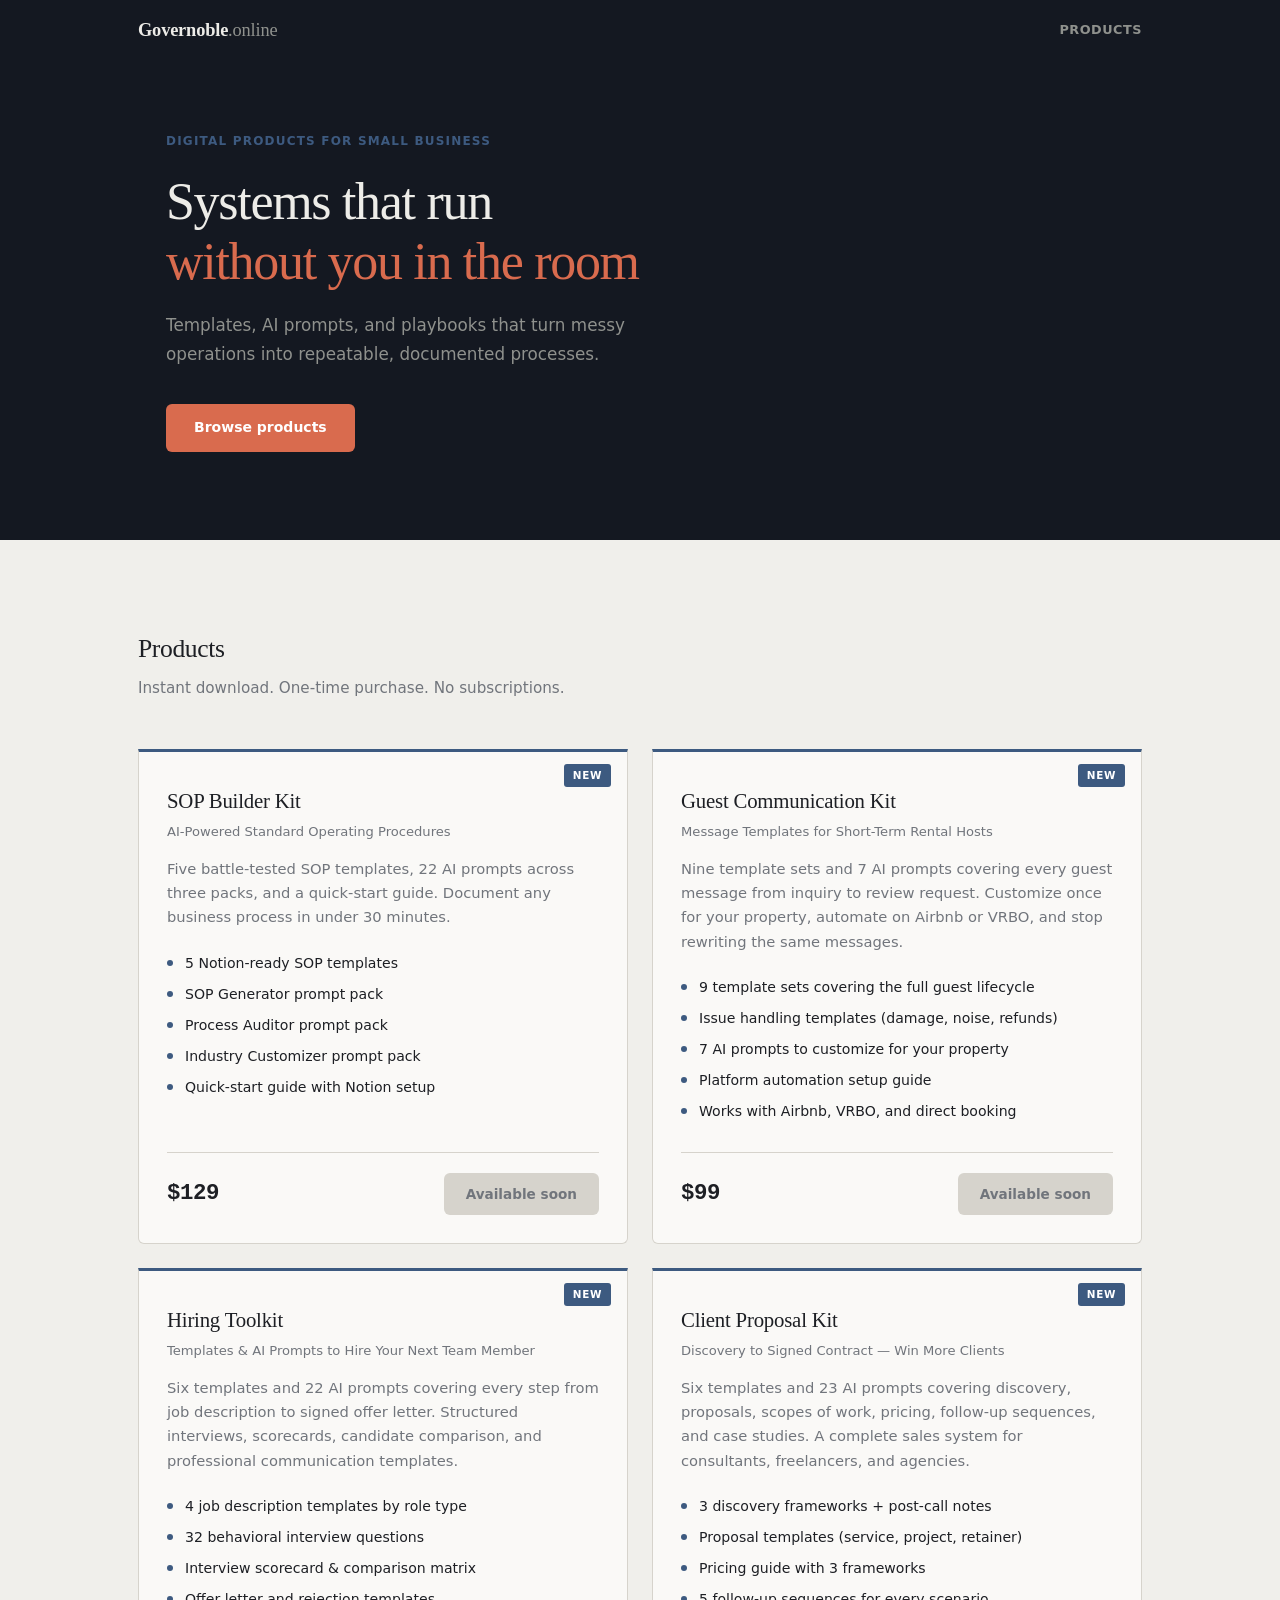
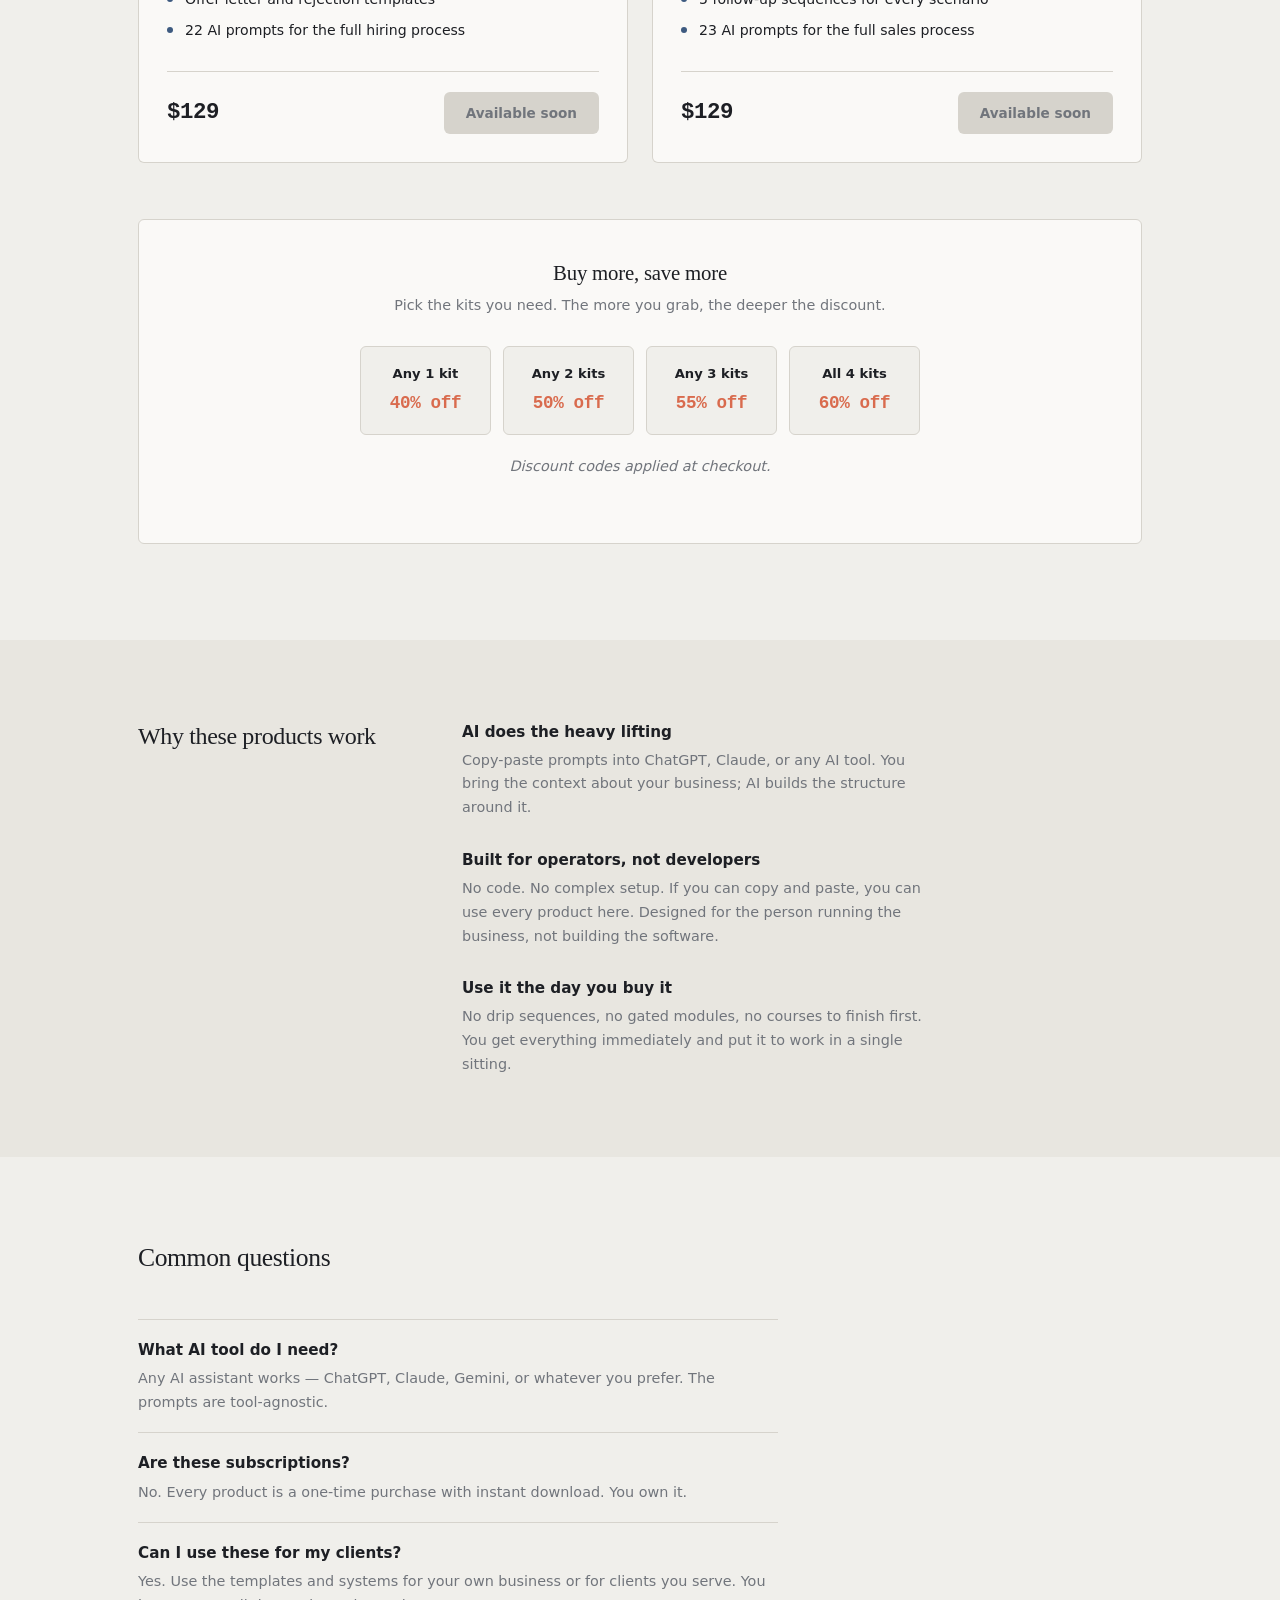
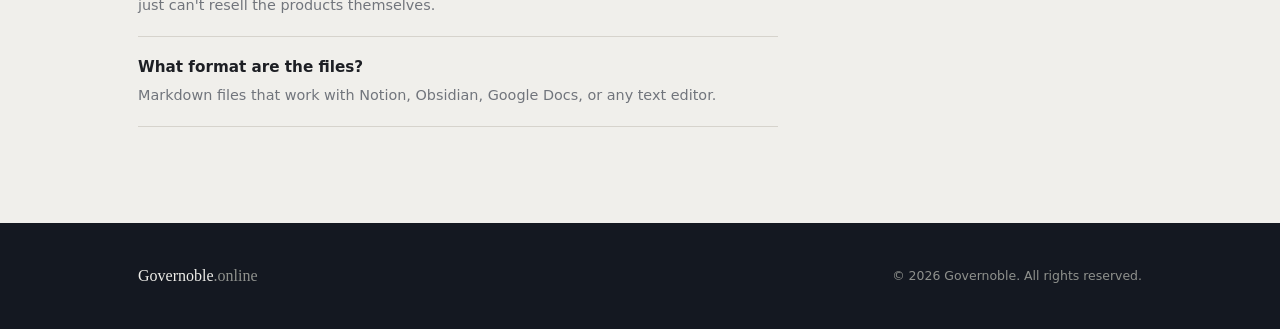
==== index.html @ 461bad39 "Add multi-buy discount section with tiered pricing Choose-your-own discount tiers: 40% off any 1 kit" ====
<!DOCTYPE html>
<html lang="en">
<head>
  <meta charset="UTF-8">
  <meta name="viewport" content="width=device-width, initial-scale=1.0">
  <title>Governoble — AI-Powered Business Systems</title>
  <meta name="description" content="Ready-to-use templates, AI prompt packs, and digital systems that help small businesses run smoother, faster, and without you in the room.">
  <link rel="stylesheet" href="styles.css">
</head>
<body>

  <header>
    <div class="wrap">
      <a href="/" class="logo"><b>Governoble</b><span class="tld">.online</span></a>
      <a href="#products" class="nav-link">Products</a>
    </div>
  </header>

  <section class="hero">
    <div class="wrap">
      <p class="hero-eyebrow">Digital products for small business</p>
      <h1>Systems that run <em>without you in the room</em></h1>
      <p class="hero-sub">Templates, AI prompts, and playbooks that turn messy operations into repeatable, documented processes.</p>
      <a href="#products" class="hero-cta">Browse products</a>
    </div>
  </section>

  <section class="products" id="products">
    <div class="wrap">
      <div class="section-head">
        <h2>Products</h2>
        <p>Instant download. One-time purchase. No subscriptions.</p>
      </div>

      <div class="product-grid">

        <div class="product-card">
          <span class="card-badge">New</span>
          <h3>SOP Builder Kit</h3>
          <p class="card-tagline">AI-Powered Standard Operating Procedures</p>
          <p class="card-desc">Five battle-tested SOP templates, 22 AI prompts across three packs, and a quick-start guide. Document any business process in under 30 minutes.</p>
          <ul class="card-features">
            <li>5 Notion-ready SOP templates</li>
            <li>SOP Generator prompt pack</li>
            <li>Process Auditor prompt pack</li>
            <li>Industry Customizer prompt pack</li>
            <li>Quick-start guide with Notion setup</li>
          </ul>
          <div class="card-foot">
            <span class="card-price">$129</span>
            <span class="card-cta-disabled">Available soon</span>
          </div>
        </div>

        <div class="product-card">
          <span class="card-badge">New</span>
          <h3>Guest Communication Kit</h3>
          <p class="card-tagline">Message Templates for Short-Term Rental Hosts</p>
          <p class="card-desc">Nine template sets and 7 AI prompts covering every guest message from inquiry to review request. Customize once for your property, automate on Airbnb or VRBO, and stop rewriting the same messages.</p>
          <ul class="card-features">
            <li>9 template sets covering the full guest lifecycle</li>
            <li>Issue handling templates (damage, noise, refunds)</li>
            <li>7 AI prompts to customize for your property</li>
            <li>Platform automation setup guide</li>
            <li>Works with Airbnb, VRBO, and direct booking</li>
          </ul>
          <div class="card-foot">
            <span class="card-price">$99</span>
            <span class="card-cta-disabled">Available soon</span>
          </div>
        </div>

        <div class="product-card">
          <span class="card-badge">New</span>
          <h3>Hiring Toolkit</h3>
          <p class="card-tagline">Templates & AI Prompts to Hire Your Next Team Member</p>
          <p class="card-desc">Six templates and 22 AI prompts covering every step from job description to signed offer letter. Structured interviews, scorecards, candidate comparison, and professional communication templates.</p>
          <ul class="card-features">
            <li>4 job description templates by role type</li>
            <li>32 behavioral interview questions</li>
            <li>Interview scorecard & comparison matrix</li>
            <li>Offer letter and rejection templates</li>
            <li>22 AI prompts for the full hiring process</li>
          </ul>
          <div class="card-foot">
            <span class="card-price">$129</span>
            <span class="card-cta-disabled">Available soon</span>
          </div>
        </div>

        <div class="product-card">
          <span class="card-badge">New</span>
          <h3>Client Proposal Kit</h3>
          <p class="card-tagline">Discovery to Signed Contract — Win More Clients</p>
          <p class="card-desc">Six templates and 23 AI prompts covering discovery, proposals, scopes of work, pricing, follow-up sequences, and case studies. A complete sales system for consultants, freelancers, and agencies.</p>
          <ul class="card-features">
            <li>3 discovery frameworks + post-call notes</li>
            <li>Proposal templates (service, project, retainer)</li>
            <li>Pricing guide with 3 frameworks</li>
            <li>5 follow-up sequences for every scenario</li>
            <li>23 AI prompts for the full sales process</li>
          </ul>
          <div class="card-foot">
            <span class="card-price">$129</span>
            <span class="card-cta-disabled">Available soon</span>
          </div>
        </div>

      </div>

      <div class="multi-buy">
        <h3>Buy more, save more</h3>
        <p>Pick the kits you need. The more you grab, the deeper the discount.</p>
        <div class="multi-buy-tiers">
          <div class="multi-buy-tier">
            <span class="tier-label">Any 1 kit</span>
            <span class="tier-discount">40% off</span>
          </div>
          <div class="multi-buy-tier">
            <span class="tier-label">Any 2 kits</span>
            <span class="tier-discount">50% off</span>
          </div>
          <div class="multi-buy-tier">
            <span class="tier-label">Any 3 kits</span>
            <span class="tier-discount">55% off</span>
          </div>
          <div class="multi-buy-tier">
            <span class="tier-label">All 4 kits</span>
            <span class="tier-discount">60% off</span>
          </div>
        </div>
        <p class="multi-buy-note">Discount codes applied at checkout.</p>
      </div>

    </div>
  </section>

  <section class="why">
    <div class="wrap">
      <div class="why-inner">
        <div class="why-head">
          <h2>Why these products work</h2>
        </div>
        <div class="why-items">
          <div class="why-item">
            <h3>AI does the heavy lifting</h3>
            <p>Copy-paste prompts into ChatGPT, Claude, or any AI tool. You bring the context about your business; AI builds the structure around it.</p>
          </div>
          <div class="why-item">
            <h3>Built for operators, not developers</h3>
            <p>No code. No complex setup. If you can copy and paste, you can use every product here. Designed for the person running the business, not building the software.</p>
          </div>
          <div class="why-item">
            <h3>Use it the day you buy it</h3>
            <p>No drip sequences, no gated modules, no courses to finish first. You get everything immediately and put it to work in a single sitting.</p>
          </div>
        </div>
      </div>
    </div>
  </section>

  <section class="faq" id="faq">
    <div class="wrap">
      <div class="section-head">
        <h2>Common questions</h2>
      </div>
      <div class="faq-list">
        <div class="faq-item">
          <h3>What AI tool do I need?</h3>
          <p>Any AI assistant works — ChatGPT, Claude, Gemini, or whatever you prefer. The prompts are tool-agnostic.</p>
        </div>
        <div class="faq-item">
          <h3>Are these subscriptions?</h3>
          <p>No. Every product is a one-time purchase with instant download. You own it.</p>
        </div>
        <div class="faq-item">
          <h3>Can I use these for my clients?</h3>
          <p>Yes. Use the templates and systems for your own business or for clients you serve. You just can't resell the products themselves.</p>
        </div>
        <div class="faq-item">
          <h3>What format are the files?</h3>
          <p>Markdown files that work with Notion, Obsidian, Google Docs, or any text editor.</p>
        </div>
      </div>
    </div>
  </section>

  <footer>
    <div class="wrap">
      <div class="footer-inner">
        <span class="footer-brand">Governoble<span class="tld">.online</span></span>
        <span class="footer-copy">&copy; 2026 Governoble. All rights reserved.</span>
      </div>
    </div>
  </footer>

</body>
</html>
---- styles.css ----
/* ---- Tokens ---- */
:root {
  --ink: #141821;
  --ground: #f0efeb;
  --paper: #faf9f7;
  --steel: #3d5a80;
  --steel-hover: #293d56;
  --coral: #d96b4e;
  --coral-hover: #c25c40;
  --text: #1d1f24;
  --text-muted: #71757c;
  --border: #d6d3cc;
  --hero-bg: #141821;
  --hero-text: #edece8;
  --hero-muted: #8f918d;
  --badge-bg: #3d5a80;
  --badge-text: #fff;
  --badge-soon-bg: #a3a09a;
  --why-bg: #e8e6e0;
  --font-display: Georgia, 'Noto Serif', 'Times New Roman', serif;
  --font-body: -apple-system, 'Segoe UI', system-ui, Roboto, sans-serif;
  --font-mono: 'Cascadia Code', 'SF Mono', SFMono-Regular, Consolas, monospace;
  --max-w: 1060px;
  --radius: 6px;
}

@media (prefers-color-scheme: dark) {
  :root:not([data-theme="light"]) {
    --ground: #111520;
    --paper: #1a1f2e;
    --steel: #7ba4d4;
    --steel-hover: #9dbde6;
    --coral: #e0845f;
    --coral-hover: #ea9a7a;
    --text: #dddbd7;
    --text-muted: #8a8d94;
    --border: #2a2f3d;
    --hero-bg: #0a0d14;
    --hero-text: #dddbd7;
    --hero-muted: #6b6e76;
    --badge-bg: #3d5a80;
    --badge-text: #dddbd7;
    --badge-soon-bg: #555;
    --why-bg: #161b28;
  }
}

:root[data-theme="dark"] {
  --ground: #111520;
  --paper: #1a1f2e;
  --steel: #7ba4d4;
  --steel-hover: #9dbde6;
  --coral: #e0845f;
  --coral-hover: #ea9a7a;
  --text: #dddbd7;
  --text-muted: #8a8d94;
  --border: #2a2f3d;
  --hero-bg: #0a0d14;
  --hero-text: #dddbd7;
  --hero-muted: #6b6e76;
  --badge-bg: #3d5a80;
  --badge-text: #dddbd7;
  --badge-soon-bg: #555;
  --why-bg: #161b28;
}

/* ---- Reset ---- */
*, *::before, *::after { margin: 0; padding: 0; box-sizing: border-box; }
html { scroll-behavior: smooth; }

body {
  font-family: var(--font-body);
  color: var(--text);
  background: var(--ground);
  line-height: 1.65;
  -webkit-font-smoothing: antialiased;
  -moz-osx-font-smoothing: grayscale;
}

.wrap {
  max-width: var(--max-w);
  margin: 0 auto;
  padding: 0 28px;
}

/* ---- Header ---- */
header {
  position: sticky;
  top: 0;
  z-index: 100;
  background: var(--hero-bg);
}

header .wrap {
  display: flex;
  align-items: center;
  justify-content: space-between;
  height: 60px;
}

.logo {
  font-family: var(--font-display);
  font-size: 1.15rem;
  font-weight: 400;
  color: var(--hero-text);
  text-decoration: none;
  letter-spacing: -0.01em;
}

.logo b {
  font-weight: 700;
}

.logo .tld {
  color: var(--hero-muted);
  font-weight: 400;
}

.nav-link {
  font-size: 0.8rem;
  font-weight: 600;
  letter-spacing: 0.04em;
  text-transform: uppercase;
  color: var(--hero-muted);
  text-decoration: none;
  transition: color 0.2s;
}

.nav-link:hover { color: var(--hero-text); }

/* ---- Hero ---- */
.hero {
  background: var(--hero-bg);
  padding: 72px 0 88px;
}

.hero .wrap {
  max-width: 680px;
  margin-left: auto;
  margin-right: auto;
  padding-left: 28px;
  padding-right: 28px;
}

@media (min-width: 768px) {
  .hero .wrap {
    margin-left: calc((100% - var(--max-w)) / 2 + 28px);
    margin-right: auto;
    max-width: 640px;
  }
}

.hero-eyebrow {
  font-size: 0.75rem;
  font-weight: 600;
  letter-spacing: 0.1em;
  text-transform: uppercase;
  color: var(--steel);
  margin-bottom: 20px;
}

.hero h1 {
  font-family: var(--font-display);
  font-size: clamp(2.1rem, 5vw, 3.25rem);
  font-weight: 400;
  line-height: 1.15;
  letter-spacing: -0.025em;
  color: var(--hero-text);
  margin-bottom: 20px;
  text-wrap: balance;
}

.hero h1 em {
  font-style: normal;
  color: var(--coral);
}

.hero-sub {
  font-size: 1.05rem;
  line-height: 1.7;
  color: var(--hero-muted);
  margin-bottom: 36px;
  max-width: 520px;
}

.hero-cta {
  display: inline-block;
  font-family: var(--font-body);
  font-size: 0.875rem;
  font-weight: 600;
  color: #fff;
  background: var(--coral);
  padding: 12px 28px;
  border-radius: var(--radius);
  text-decoration: none;
  transition: background 0.2s, transform 0.15s;
}

.hero-cta:hover {
  background: var(--coral-hover);
  transform: translateY(-1px);
}

/* ---- Products ---- */
.products {
  padding: 88px 0 96px;
}

.section-head {
  margin-bottom: 48px;
}

.section-head h2 {
  font-family: var(--font-display);
  font-size: 1.6rem;
  font-weight: 400;
  letter-spacing: -0.015em;
  margin-bottom: 6px;
  text-wrap: balance;
}

.section-head p {
  font-size: 0.95rem;
  color: var(--text-muted);
}

.product-grid {
  display: grid;
  grid-template-columns: 1fr;
  gap: 24px;
}

@media (min-width: 700px) {
  .product-grid {
    grid-template-columns: 1fr 1fr;
  }
}

.product-card {
  background: var(--paper);
  border: 1px solid var(--border);
  border-top: 3px solid var(--steel);
  border-radius: 0 0 var(--radius) var(--radius);
  padding: 32px 28px 28px;
  display: flex;
  flex-direction: column;
  position: relative;
  transition: transform 0.2s, box-shadow 0.2s;
}

.product-card:hover {
  transform: translateY(-2px);
  box-shadow: 0 8px 24px rgba(0,0,0,0.06);
}

.product-card.soon {
  border-top-color: var(--badge-soon-bg);
  border-style: dashed;
  border-top-style: dashed;
  opacity: 0.65;
}

.product-card.soon:hover {
  transform: none;
  box-shadow: none;
}

.card-badge {
  position: absolute;
  top: 12px;
  right: 16px;
  font-size: 0.65rem;
  font-weight: 700;
  letter-spacing: 0.06em;
  text-transform: uppercase;
  color: var(--badge-text);
  background: var(--badge-bg);
  padding: 3px 9px;
  border-radius: 3px;
}

.card-badge.badge-soon {
  background: var(--badge-soon-bg);
}

.product-card h3 {
  font-family: var(--font-display);
  font-size: 1.3rem;
  font-weight: 400;
  letter-spacing: -0.01em;
  margin-bottom: 3px;
}

.card-tagline {
  font-size: 0.82rem;
  color: var(--text-muted);
  margin-bottom: 14px;
}

.card-desc {
  font-size: 0.92rem;
  color: var(--text-muted);
  line-height: 1.65;
  margin-bottom: 18px;
}

.card-features {
  list-style: none;
  margin-bottom: 24px;
  flex: 1;
}

.card-features li {
  font-size: 0.88rem;
  color: var(--text);
  padding: 5px 0 5px 18px;
  position: relative;
  line-height: 1.5;
}

.card-features li::before {
  content: "";
  position: absolute;
  left: 0;
  top: 12px;
  width: 6px;
  height: 6px;
  border-radius: 50%;
  background: var(--steel);
}

.card-foot {
  display: flex;
  align-items: center;
  justify-content: space-between;
  padding-top: 20px;
  border-top: 1px solid var(--border);
  margin-top: auto;
}

.card-price {
  font-family: var(--font-mono);
  font-size: 1.4rem;
  font-weight: 700;
  letter-spacing: -0.02em;
  color: var(--text);
  font-variant-numeric: tabular-nums;
}

.card-cta {
  font-size: 0.85rem;
  font-weight: 600;
  color: #fff;
  background: var(--coral);
  padding: 10px 22px;
  border-radius: var(--radius);
  text-decoration: none;
  transition: background 0.2s;
}

.card-cta:hover {
  background: var(--coral-hover);
}

.card-soon-label {
  font-size: 0.85rem;
  color: var(--text-muted);
  font-style: italic;
}

.card-cta-disabled {
  font-size: 0.85rem;
  font-weight: 600;
  color: var(--text-muted);
  background: var(--border);
  padding: 10px 22px;
  border-radius: var(--radius);
  cursor: default;
}

/* ---- Multi-Buy ---- */
.multi-buy {
  margin-top: 56px;
  padding: 36px 32px;
  background: var(--paper);
  border: 1px solid var(--border);
  border-radius: var(--radius);
  text-align: center;
}

.multi-buy h3 {
  font-family: var(--font-display);
  font-size: 1.3rem;
  font-weight: 400;
  letter-spacing: -0.01em;
  margin-bottom: 4px;
}

.multi-buy > p {
  font-size: 0.9rem;
  color: var(--text-muted);
  margin-bottom: 28px;
}

.multi-buy-tiers {
  display: grid;
  grid-template-columns: repeat(4, 1fr);
  gap: 12px;
  max-width: 560px;
  margin: 0 auto;
}

@media (max-width: 600px) {
  .multi-buy-tiers {
    grid-template-columns: repeat(2, 1fr);
  }
}

.multi-buy-tier {
  display: flex;
  flex-direction: column;
  align-items: center;
  gap: 4px;
  padding: 16px 12px;
  border: 1px solid var(--border);
  border-radius: var(--radius);
  background: var(--ground);
}

.tier-label {
  font-size: 0.82rem;
  font-weight: 600;
  color: var(--text);
}

.tier-discount {
  font-family: var(--font-mono);
  font-size: 1.1rem;
  font-weight: 700;
  color: var(--coral);
  letter-spacing: -0.02em;
}

.multi-buy-note {
  font-size: 0.8rem;
  color: var(--text-muted);
  margin-top: 20px;
  font-style: italic;
}

/* ---- Why ---- */
.why {
  background: var(--why-bg);
  padding: 80px 0;
}

.why-inner {
  display: grid;
  grid-template-columns: 1fr;
  gap: 40px;
}

@media (min-width: 700px) {
  .why-inner {
    grid-template-columns: 260px 1fr;
    gap: 64px;
  }
}

.why-head h2 {
  font-family: var(--font-display);
  font-size: 1.5rem;
  font-weight: 400;
  letter-spacing: -0.015em;
  text-wrap: balance;
  line-height: 1.35;
}

.why-items {
  display: flex;
  flex-direction: column;
  gap: 28px;
}

.why-item h3 {
  font-family: var(--font-body);
  font-size: 0.95rem;
  font-weight: 700;
  margin-bottom: 4px;
}

.why-item p {
  font-size: 0.9rem;
  color: var(--text-muted);
  line-height: 1.65;
  max-width: 480px;
}

/* ---- FAQ ---- */
.faq {
  padding: 80px 0 96px;
}

.faq .section-head {
  margin-bottom: 40px;
}

.faq-list {
  max-width: 640px;
}

.faq-item {
  padding: 18px 0;
  border-bottom: 1px solid var(--border);
}

.faq-item:first-child {
  border-top: 1px solid var(--border);
}

.faq-item h3 {
  font-family: var(--font-body);
  font-size: 0.95rem;
  font-weight: 700;
  margin-bottom: 4px;
}

.faq-item p {
  font-size: 0.9rem;
  color: var(--text-muted);
  line-height: 1.65;
}

/* ---- Footer ---- */
footer {
  background: var(--hero-bg);
  padding: 40px 0;
}

.footer-inner {
  display: flex;
  align-items: center;
  justify-content: space-between;
  flex-wrap: wrap;
  gap: 12px;
}

.footer-brand {
  font-family: var(--font-display);
  font-size: 1rem;
  color: var(--hero-text);
}

.footer-brand .tld {
  color: var(--hero-muted);
}

.footer-copy {
  font-size: 0.78rem;
  color: var(--hero-muted);
}

/* ---- Responsive ---- */
@media (max-width: 480px) {
  .hero { padding: 48px 0 60px; }
  .products { padding: 60px 0 64px; }
  .why { padding: 56px 0; }
  .faq { padding: 56px 0 64px; }

  .card-foot {
    flex-direction: column;
    align-items: flex-start;
    gap: 14px;
  }
}

/* ---- Focus & accessibility ---- */
a:focus-visible {
  outline: 2px solid var(--steel);
  outline-offset: 2px;
  border-radius: 2px;
}

@media (prefers-reduced-motion: reduce) {
  *, *::before, *::after {
    transition-duration: 0s !important;
    animation-duration: 0s !important;
  }
}
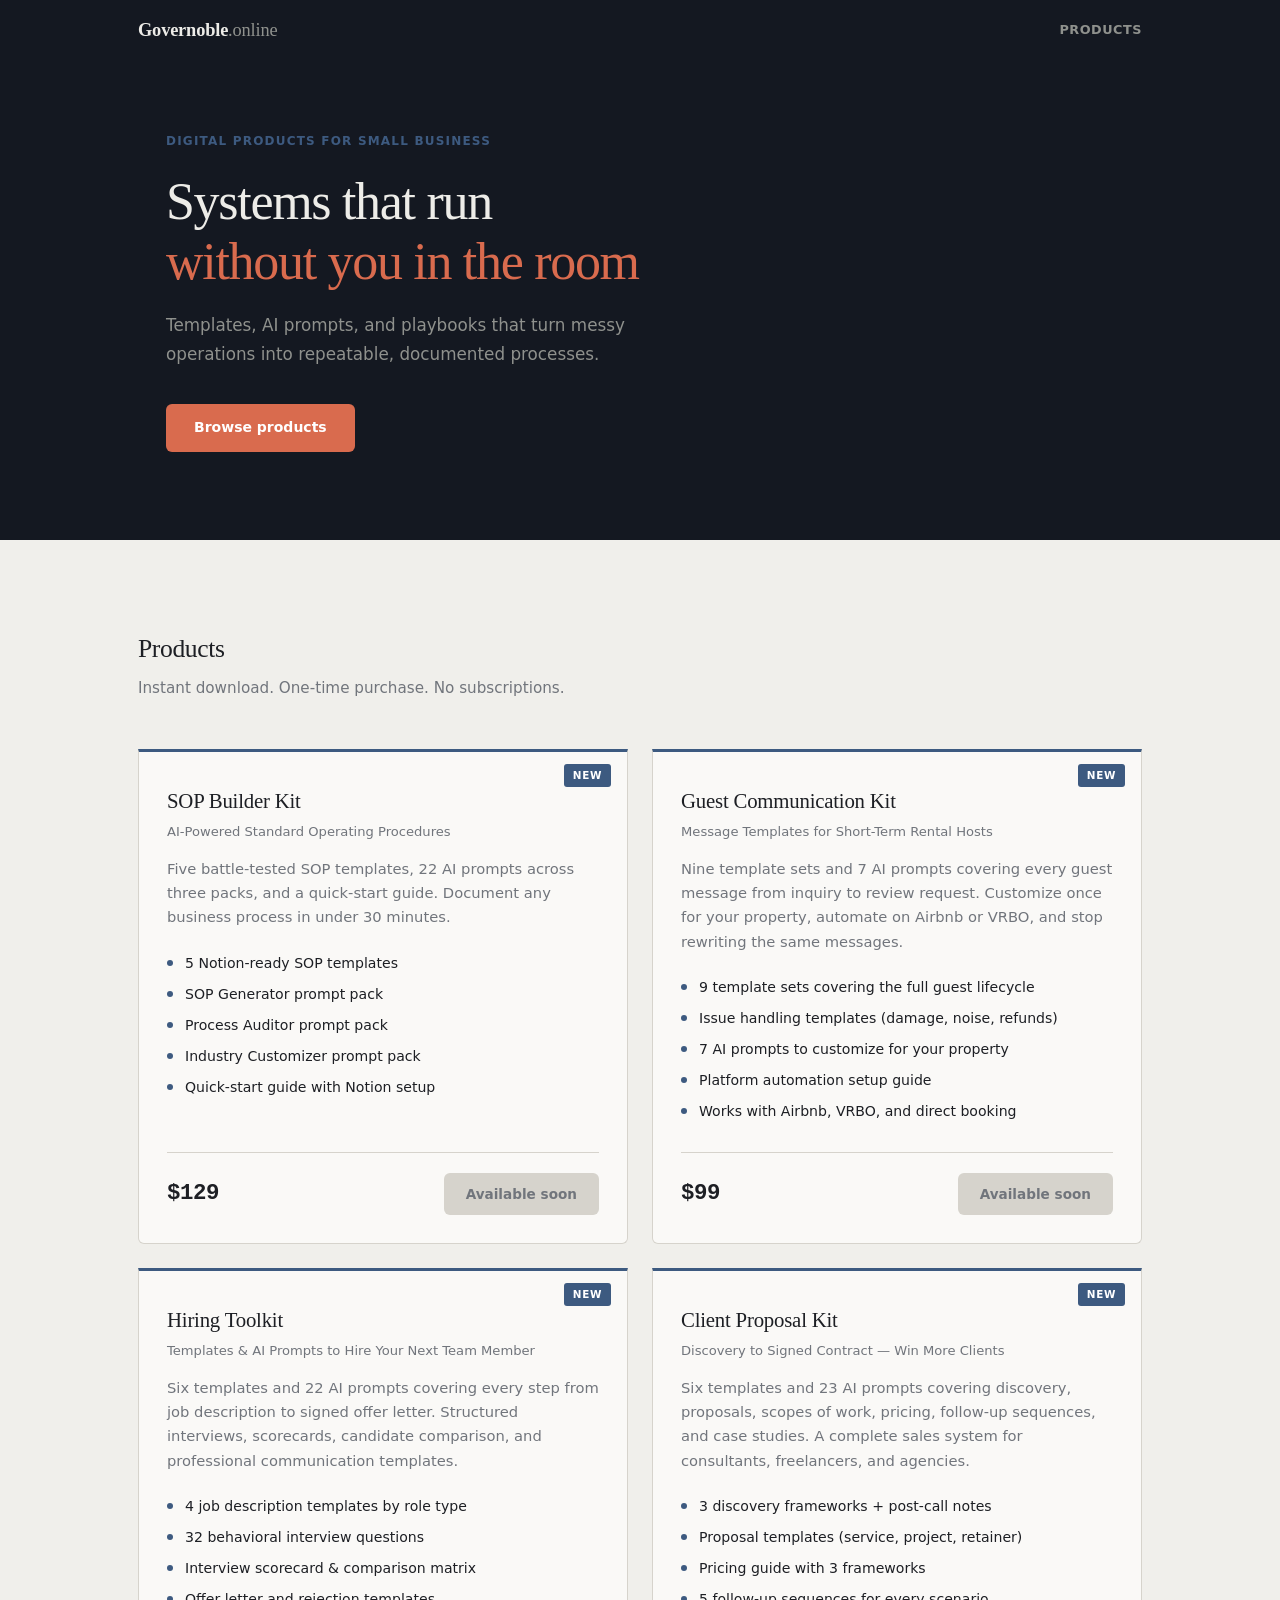
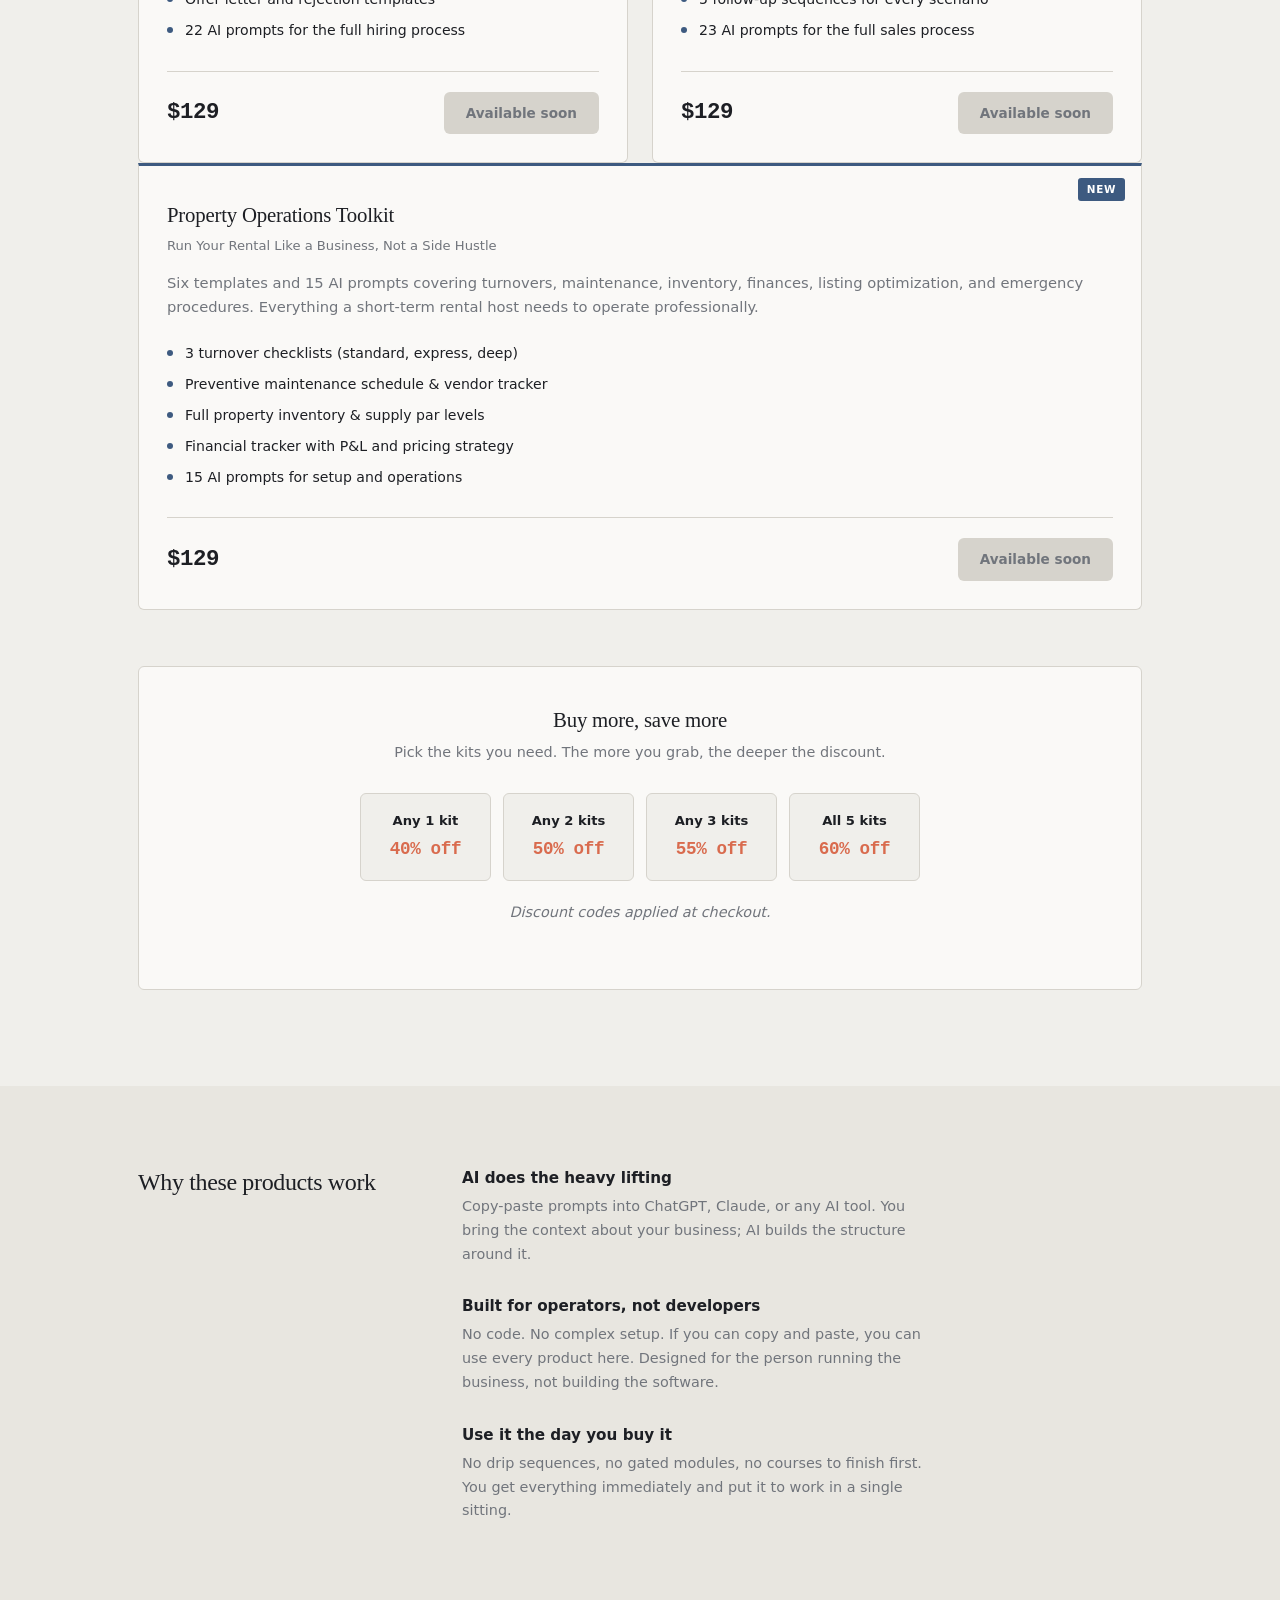
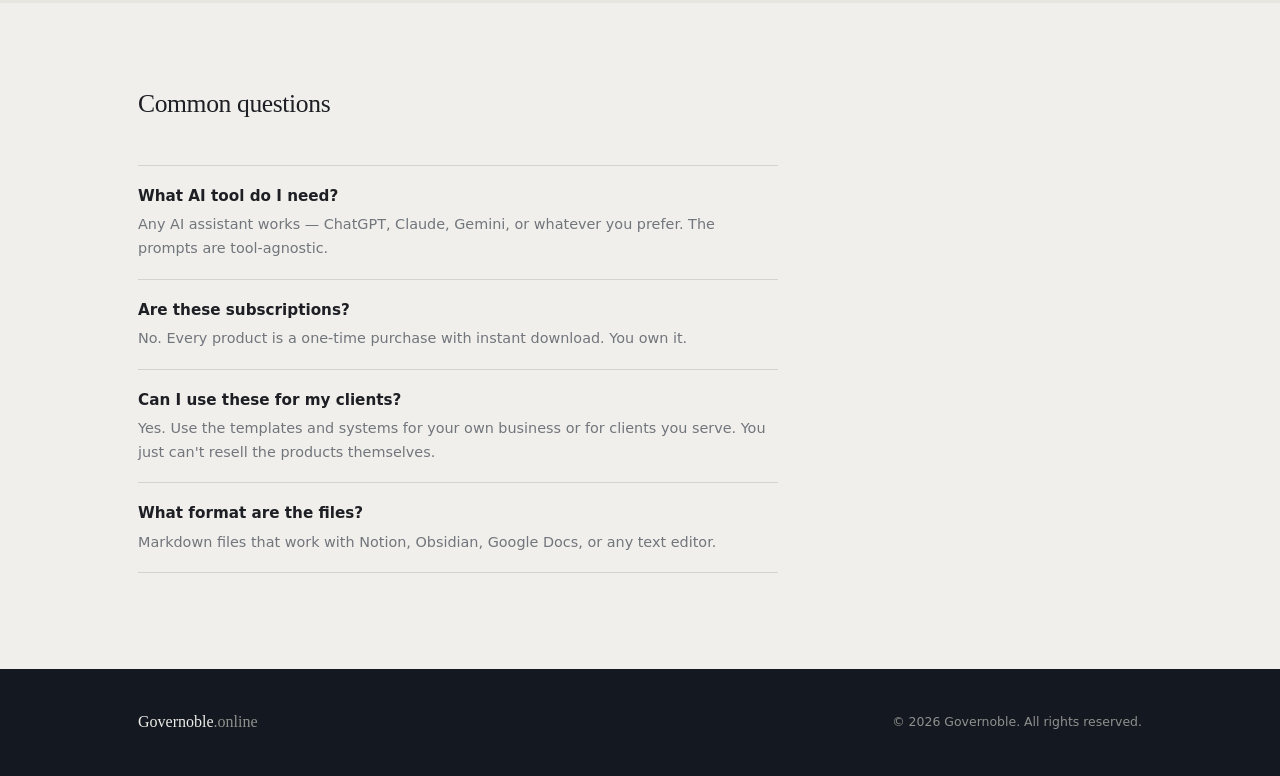
==== commit a1b23e94: "Add Property Operations Toolkit product card, update multi-buy to 5 kits Co-Authored-By: Claude Opus" ====
--- a/index.html
+++ b/index.html
@@ -108,6 +108,24 @@
 
       </div>
 
+        <div class="product-card">
+          <span class="card-badge">New</span>
+          <h3>Property Operations Toolkit</h3>
+          <p class="card-tagline">Run Your Rental Like a Business, Not a Side Hustle</p>
+          <p class="card-desc">Six templates and 15 AI prompts covering turnovers, maintenance, inventory, finances, listing optimization, and emergency procedures. Everything a short-term rental host needs to operate professionally.</p>
+          <ul class="card-features">
+            <li>3 turnover checklists (standard, express, deep)</li>
+            <li>Preventive maintenance schedule & vendor tracker</li>
+            <li>Full property inventory & supply par levels</li>
+            <li>Financial tracker with P&L and pricing strategy</li>
+            <li>15 AI prompts for setup and operations</li>
+          </ul>
+          <div class="card-foot">
+            <span class="card-price">$129</span>
+            <span class="card-cta-disabled">Available soon</span>
+          </div>
+        </div>
+
       <div class="multi-buy">
         <h3>Buy more, save more</h3>
         <p>Pick the kits you need. The more you grab, the deeper the discount.</p>
@@ -125,7 +143,7 @@
             <span class="tier-discount">55% off</span>
           </div>
           <div class="multi-buy-tier">
-            <span class="tier-label">All 4 kits</span>
+            <span class="tier-label">All 5 kits</span>
             <span class="tier-discount">60% off</span>
           </div>
         </div>
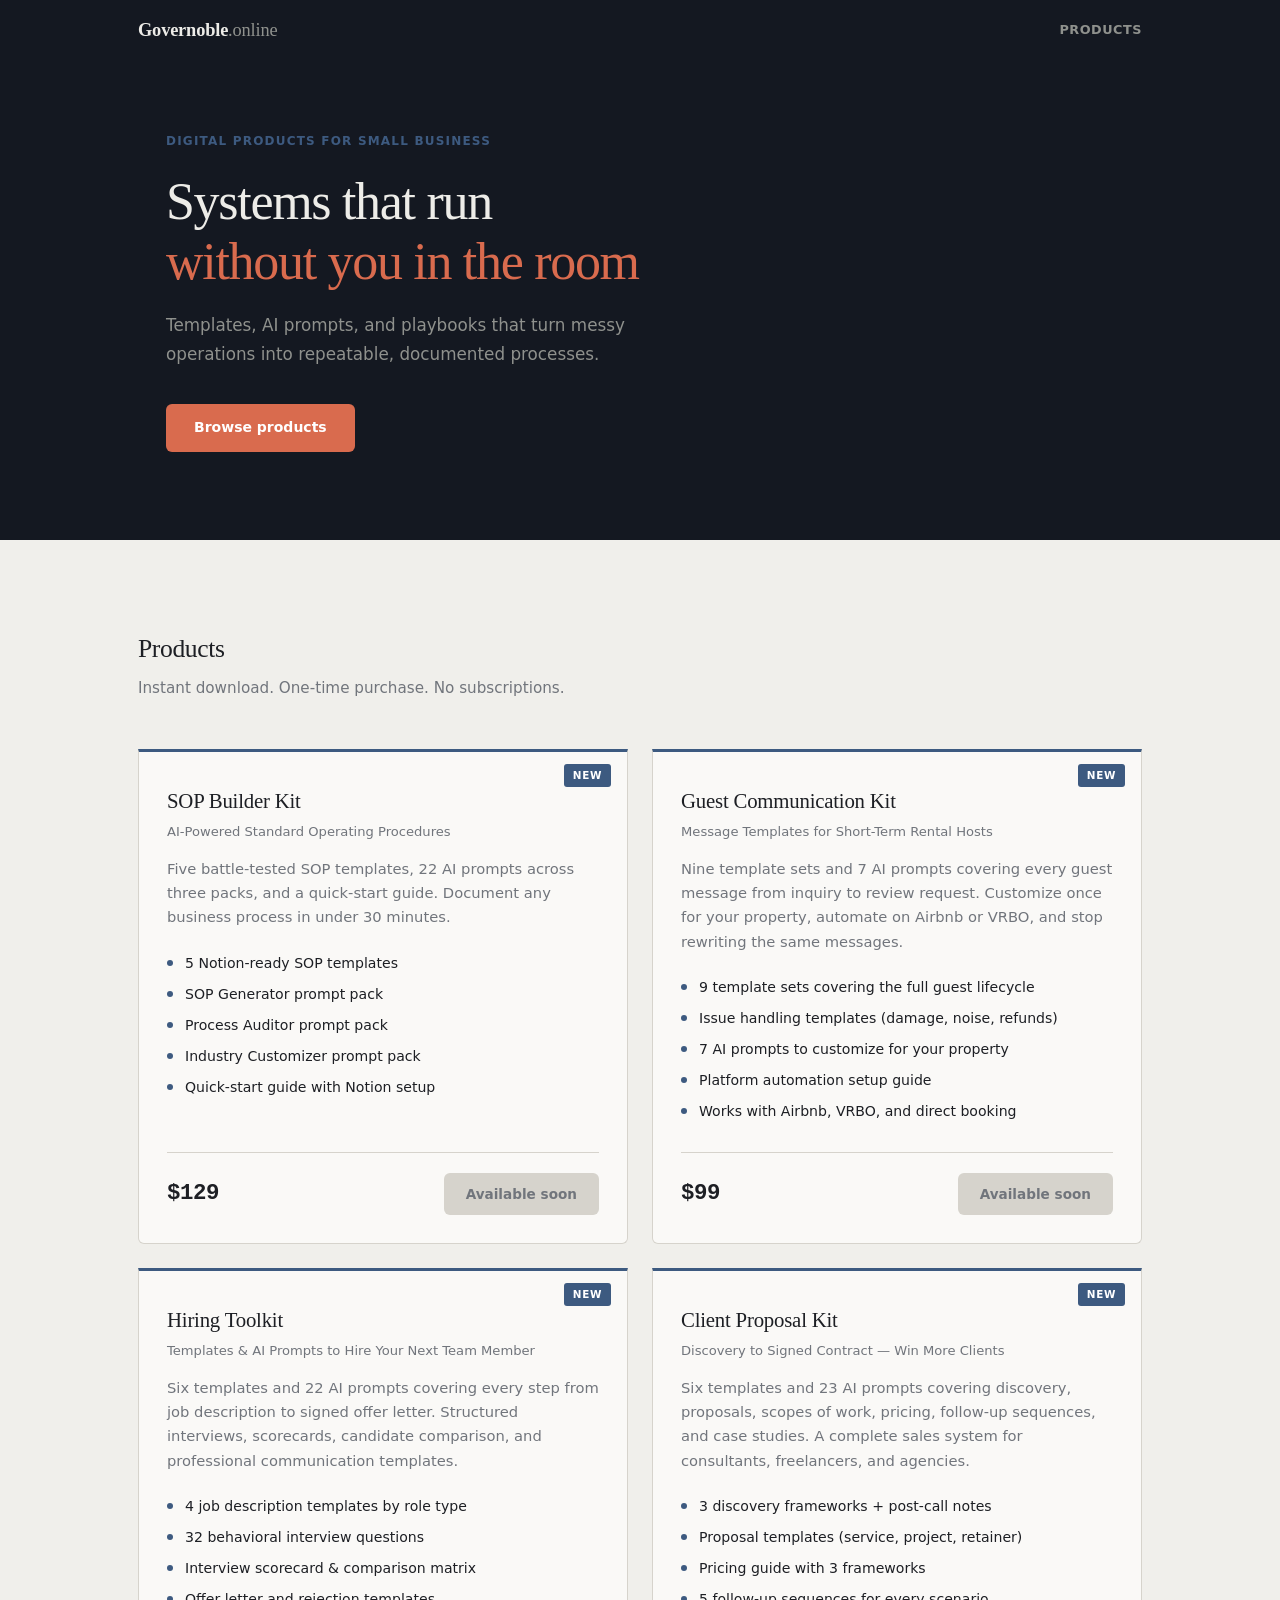
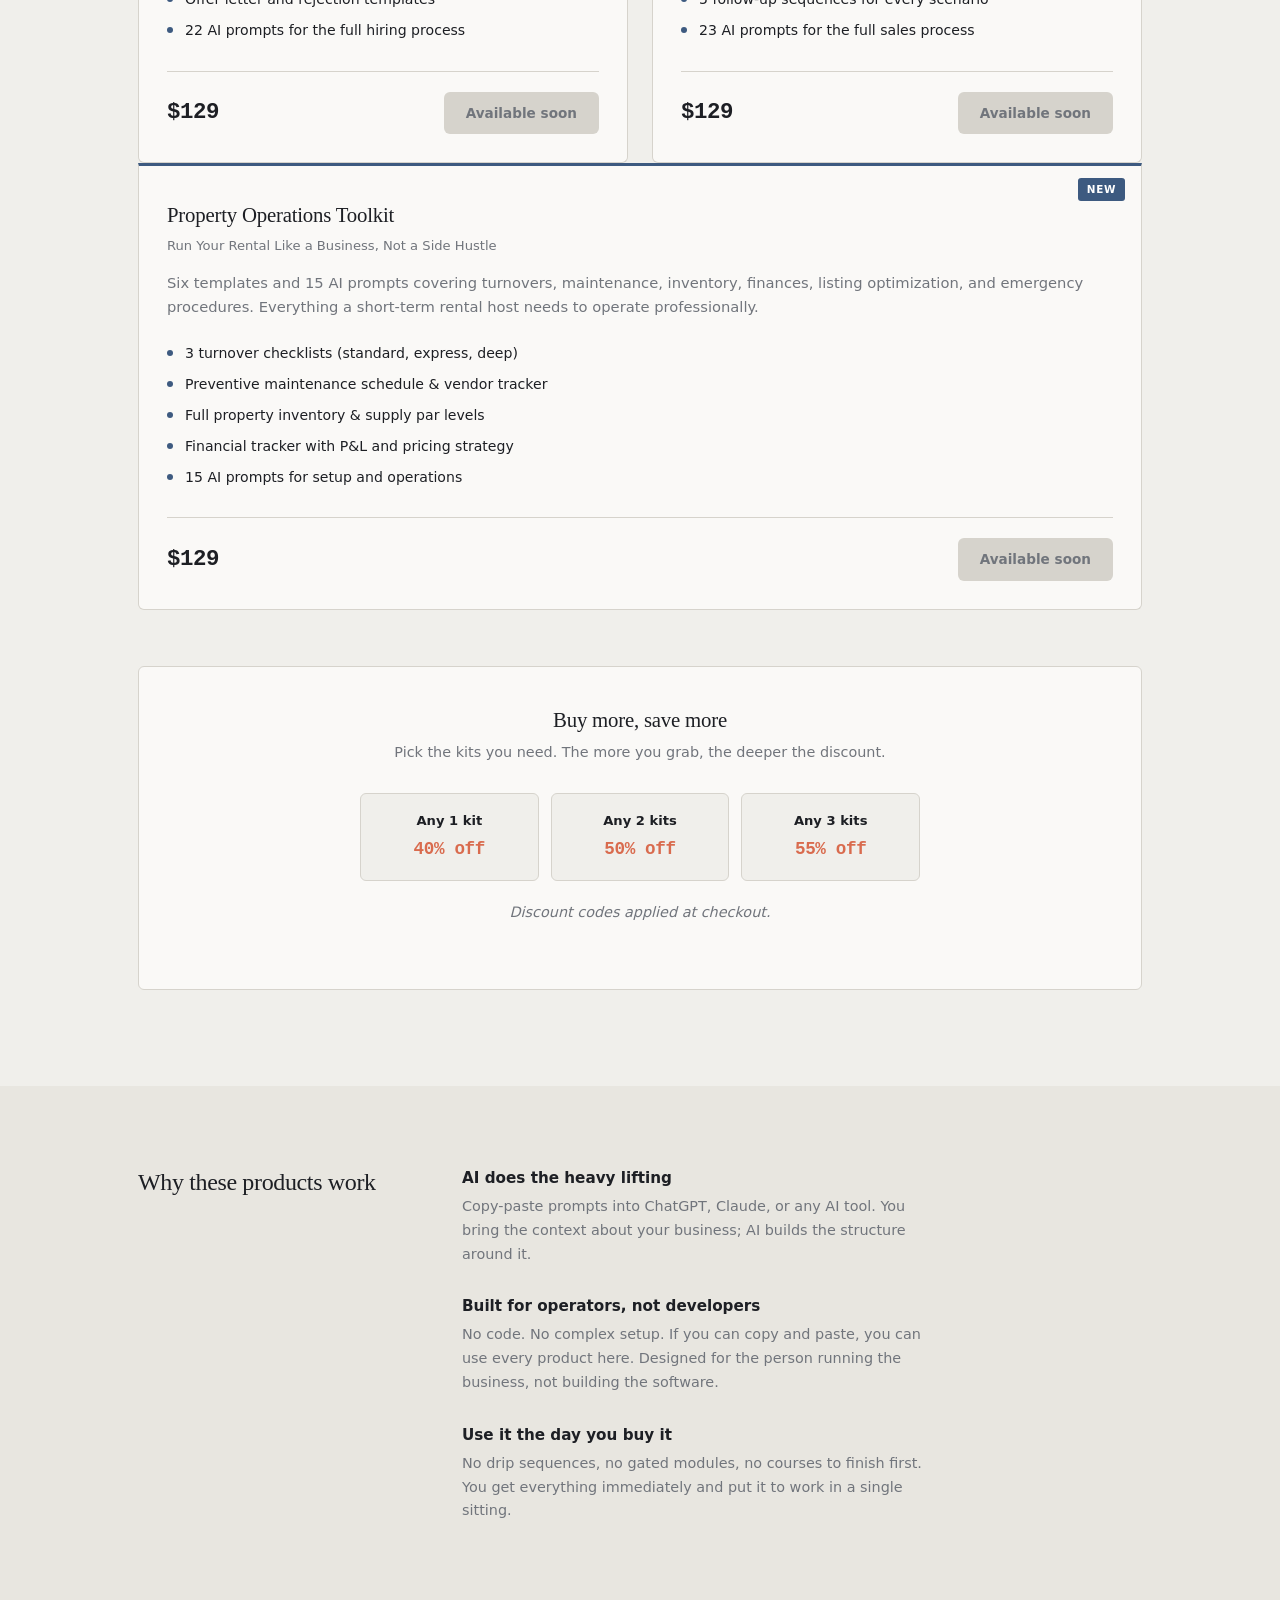
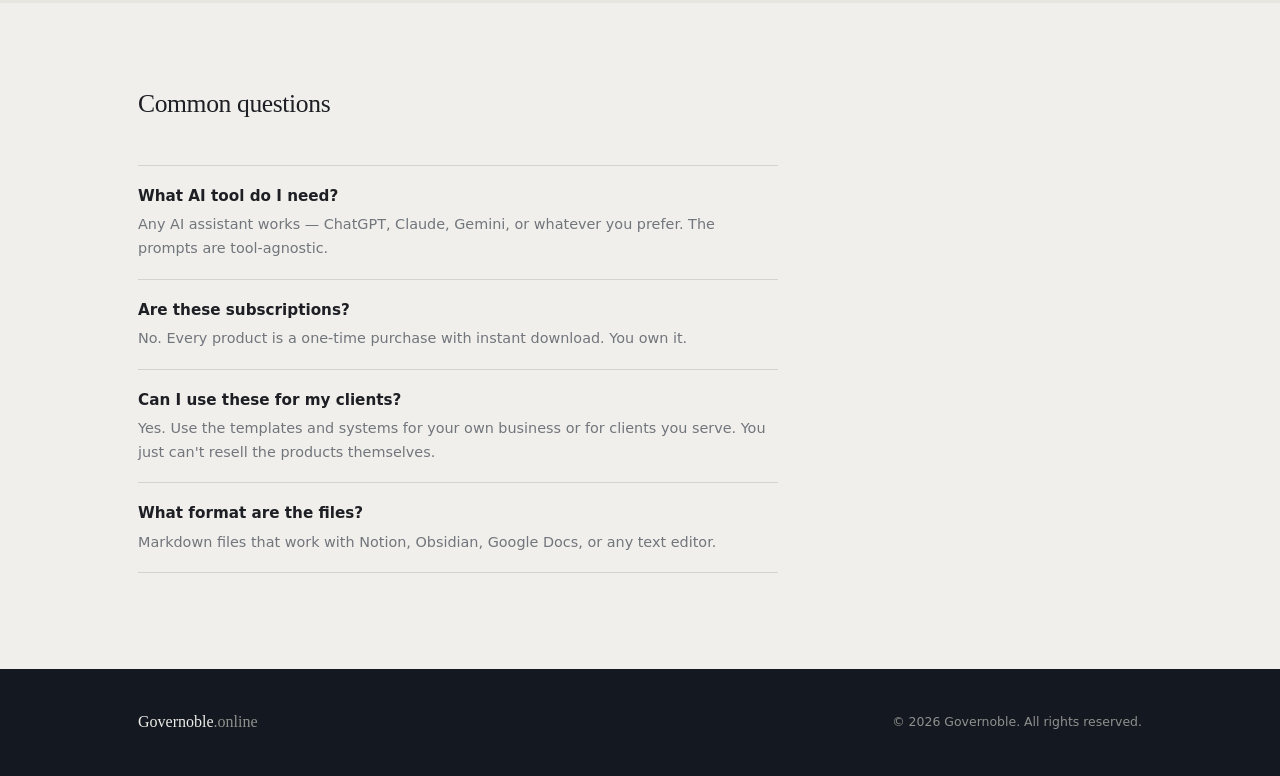
==== commit e915b6c3: "Cap multi-buy discounts at 3 kits (55% max) Co-Authored-By: Claude Opus 4.6 <noreply@anthropic.com>" ====
--- a/index.html
+++ b/index.html
@@ -142,10 +142,6 @@
             <span class="tier-label">Any 3 kits</span>
             <span class="tier-discount">55% off</span>
           </div>
-          <div class="multi-buy-tier">
-            <span class="tier-label">All 5 kits</span>
-            <span class="tier-discount">60% off</span>
-          </div>
         </div>
         <p class="multi-buy-note">Discount codes applied at checkout.</p>
       </div>
--- a/styles.css
+++ b/styles.css
@@ -404,7 +404,7 @@
 
 .multi-buy-tiers {
   display: grid;
-  grid-template-columns: repeat(4, 1fr);
+  grid-template-columns: repeat(3, 1fr);
   gap: 12px;
   max-width: 560px;
   margin: 0 auto;
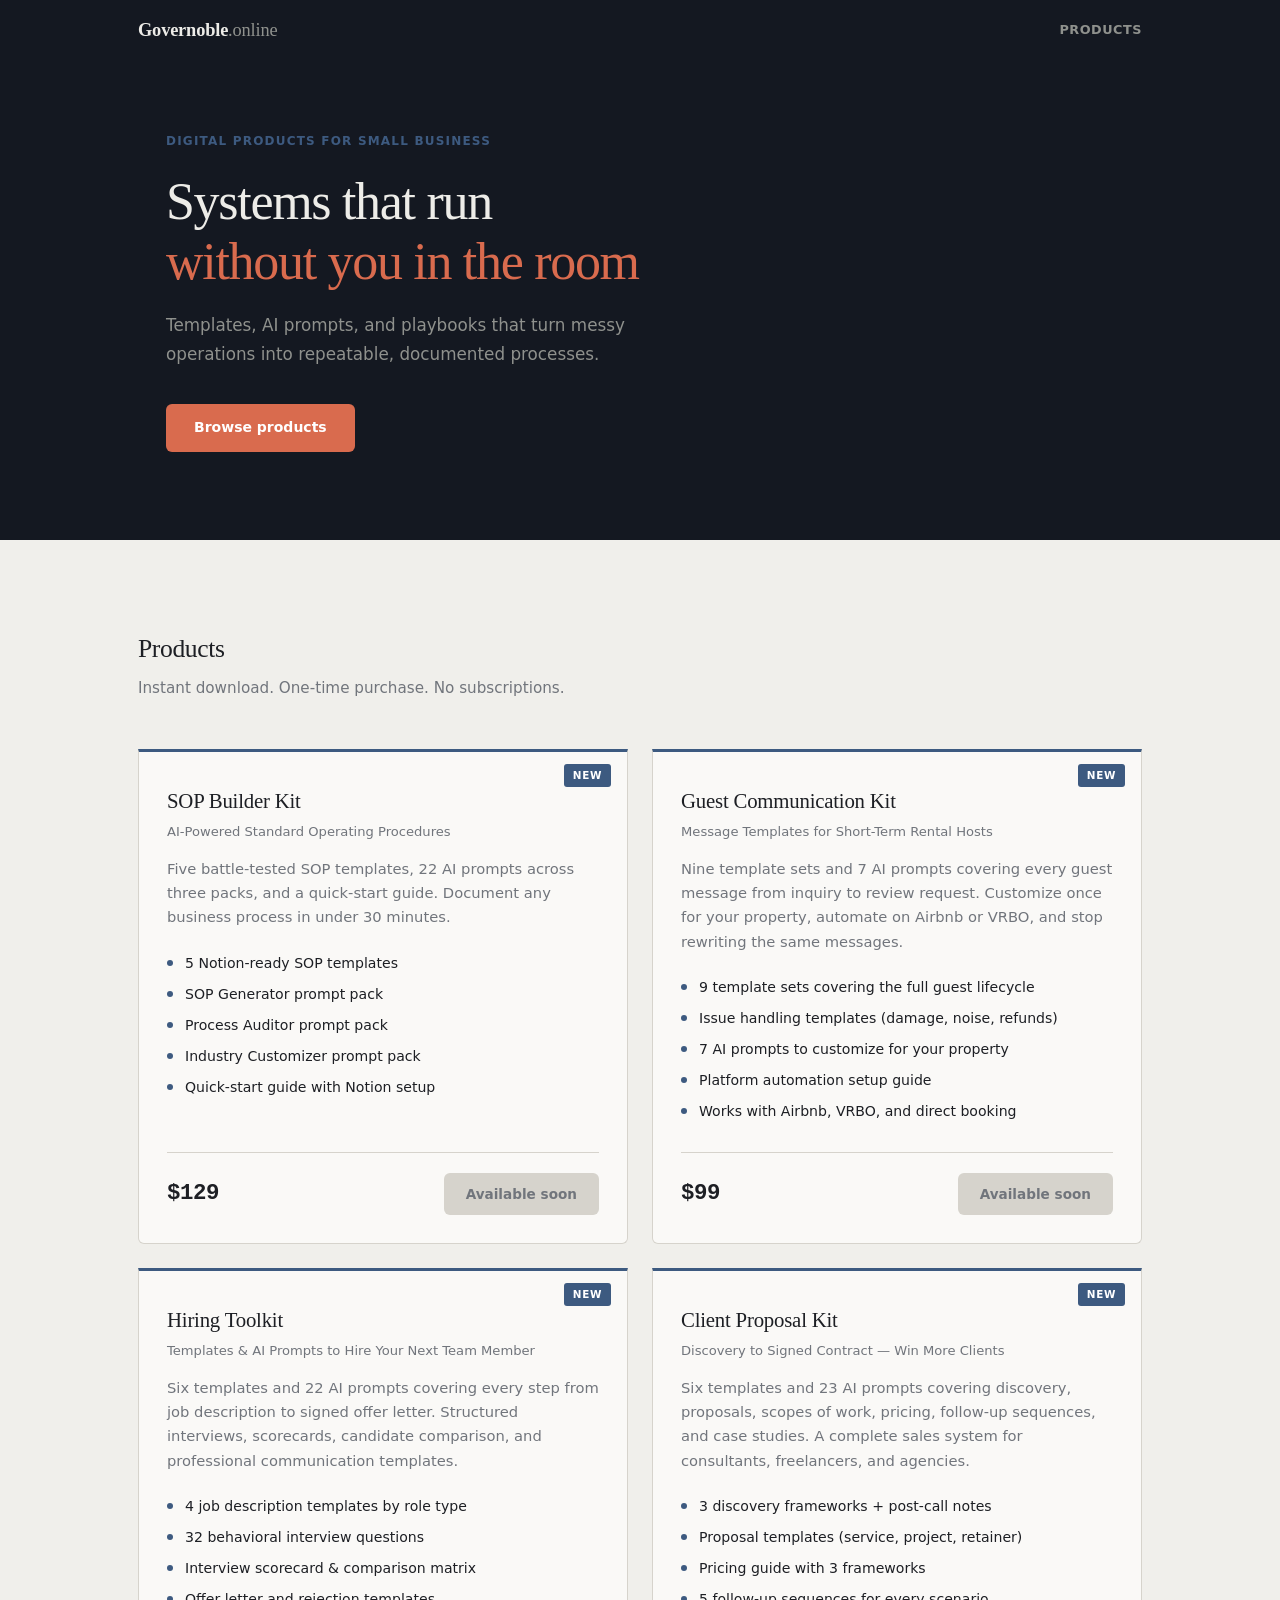
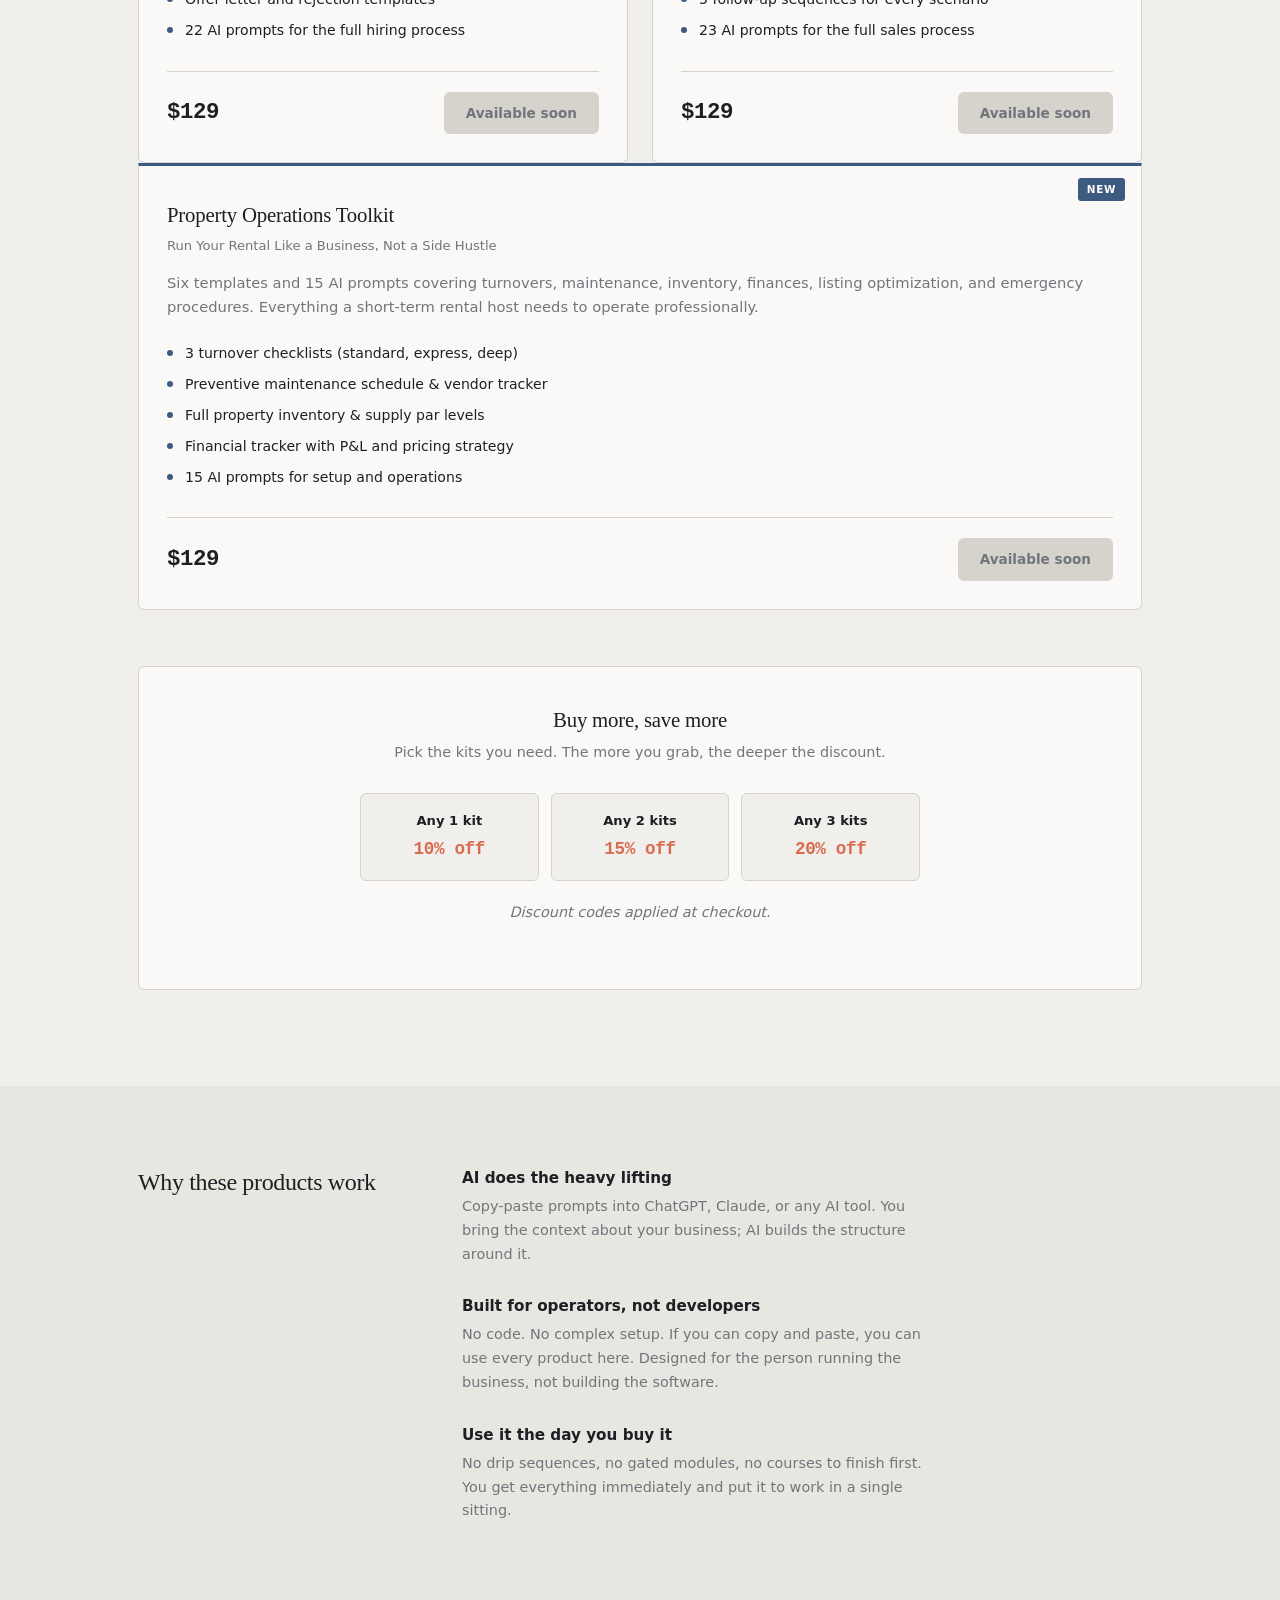
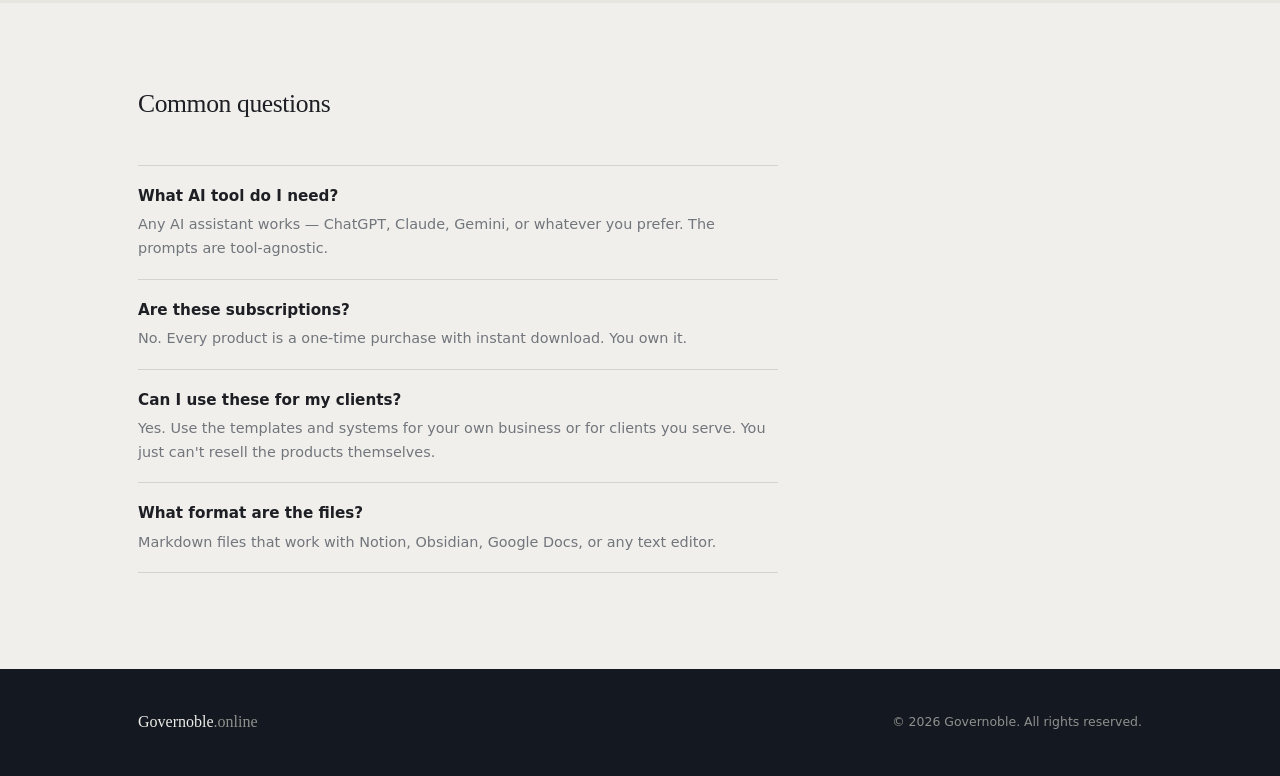
==== commit e65dc7ea: "Update multi-buy discount tiers to 10/15/20% Co-Authored-By: Claude Opus 4.6 <noreply@anthropic.com>" ====
--- a/index.html
+++ b/index.html
@@ -132,15 +132,15 @@
         <div class="multi-buy-tiers">
           <div class="multi-buy-tier">
             <span class="tier-label">Any 1 kit</span>
-            <span class="tier-discount">40% off</span>
+            <span class="tier-discount">10% off</span>
           </div>
           <div class="multi-buy-tier">
             <span class="tier-label">Any 2 kits</span>
-            <span class="tier-discount">50% off</span>
+            <span class="tier-discount">15% off</span>
           </div>
           <div class="multi-buy-tier">
             <span class="tier-label">Any 3 kits</span>
-            <span class="tier-discount">55% off</span>
+            <span class="tier-discount">20% off</span>
           </div>
         </div>
         <p class="multi-buy-note">Discount codes applied at checkout.</p>
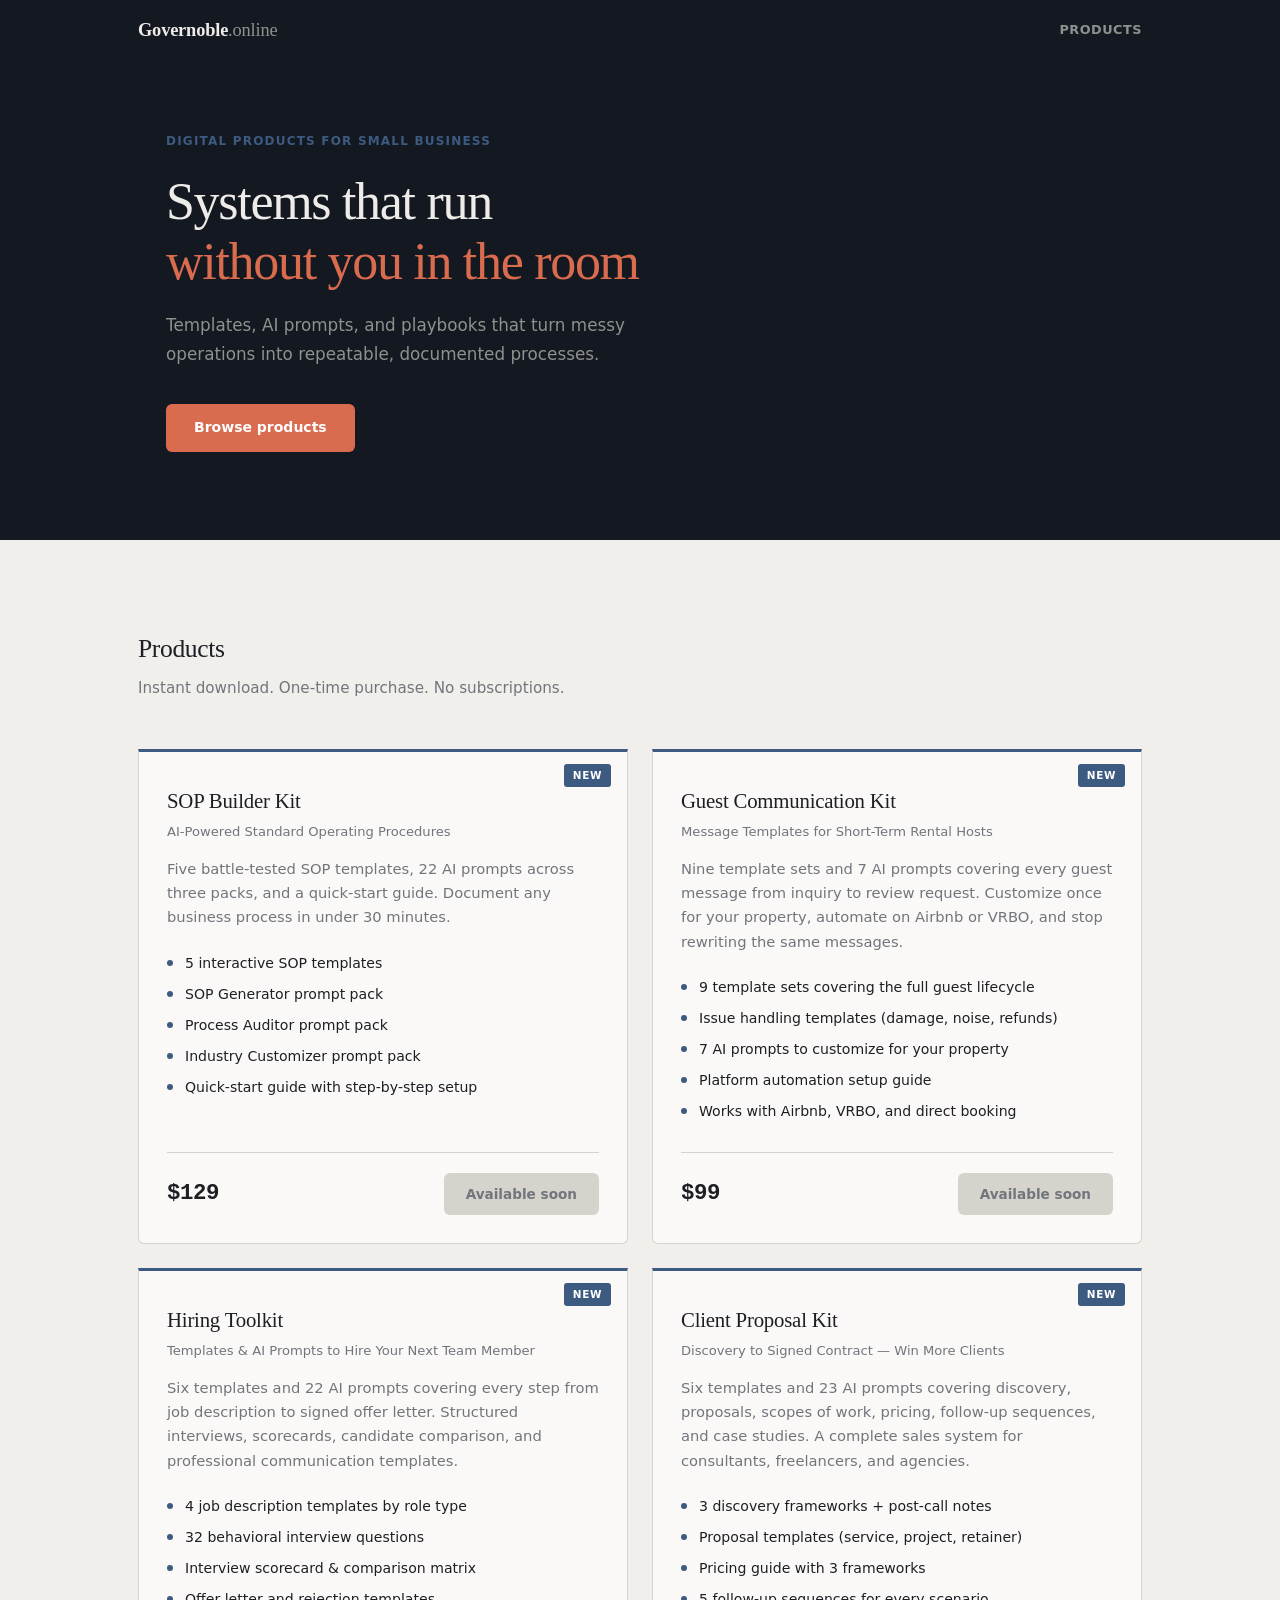
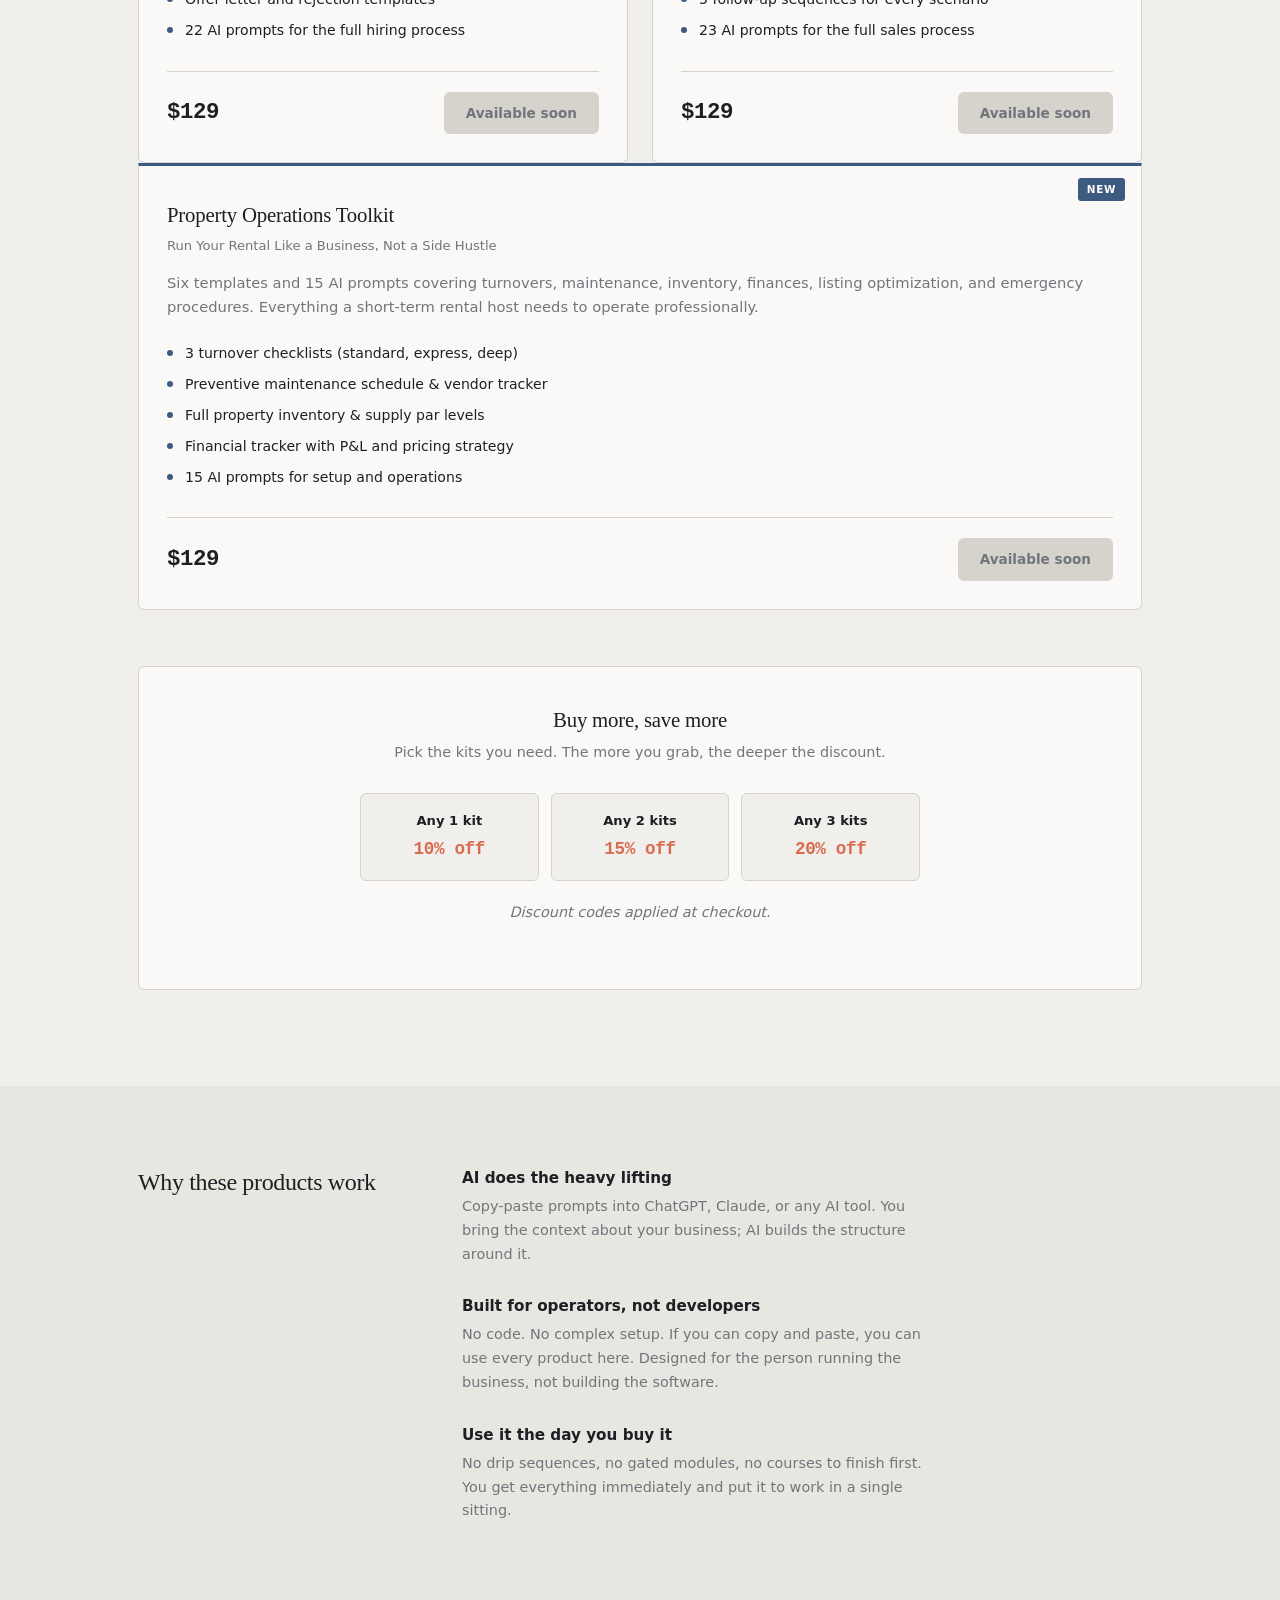
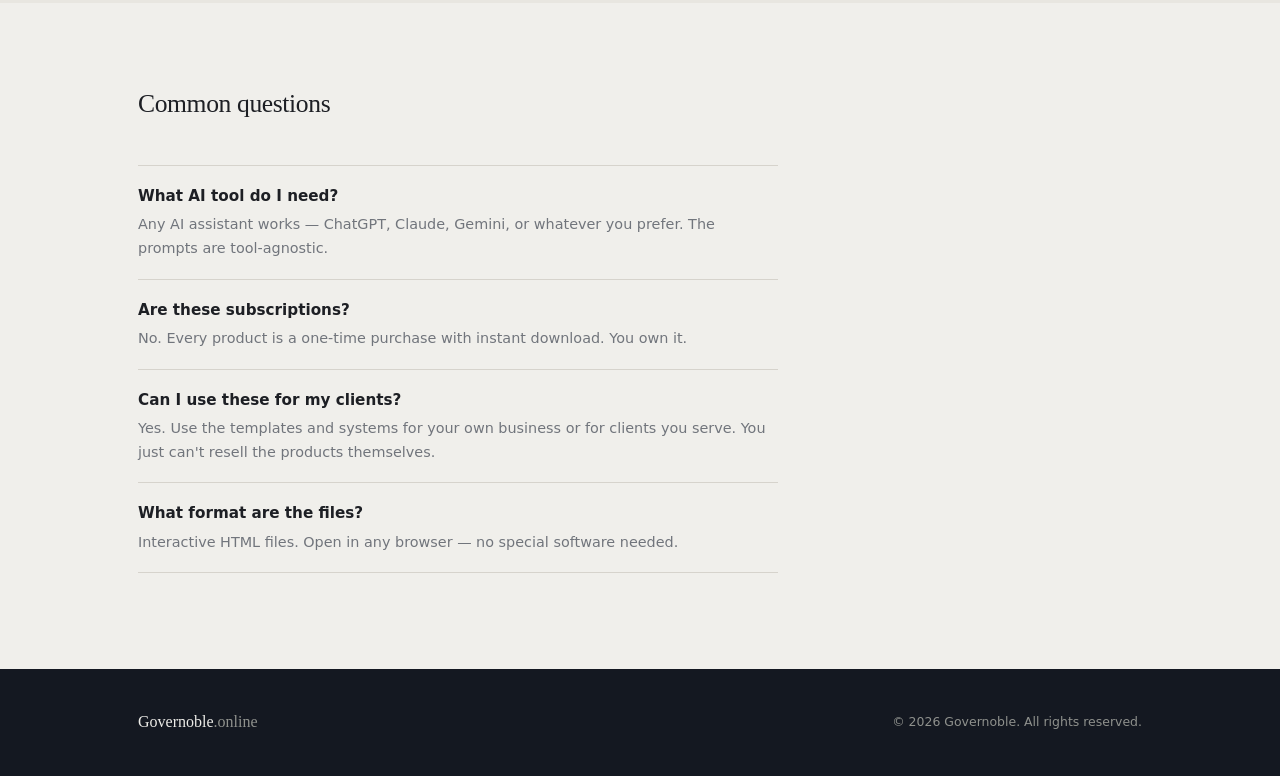
==== commit 2b4247a2: "Update format descriptions to reflect HTML delivery Replaced Notion-ready and markdown references wi" ====
--- a/index.html
+++ b/index.html
@@ -40,11 +40,11 @@
           <p class="card-tagline">AI-Powered Standard Operating Procedures</p>
           <p class="card-desc">Five battle-tested SOP templates, 22 AI prompts across three packs, and a quick-start guide. Document any business process in under 30 minutes.</p>
           <ul class="card-features">
-            <li>5 Notion-ready SOP templates</li>
+            <li>5 interactive SOP templates</li>
             <li>SOP Generator prompt pack</li>
             <li>Process Auditor prompt pack</li>
             <li>Industry Customizer prompt pack</li>
-            <li>Quick-start guide with Notion setup</li>
+            <li>Quick-start guide with step-by-step setup</li>
           </ul>
           <div class="card-foot">
             <span class="card-price">$129</span>
@@ -193,7 +193,7 @@
         </div>
         <div class="faq-item">
           <h3>What format are the files?</h3>
-          <p>Markdown files that work with Notion, Obsidian, Google Docs, or any text editor.</p>
+          <p>Interactive HTML files. Open in any browser — no special software needed.</p>
         </div>
       </div>
     </div>
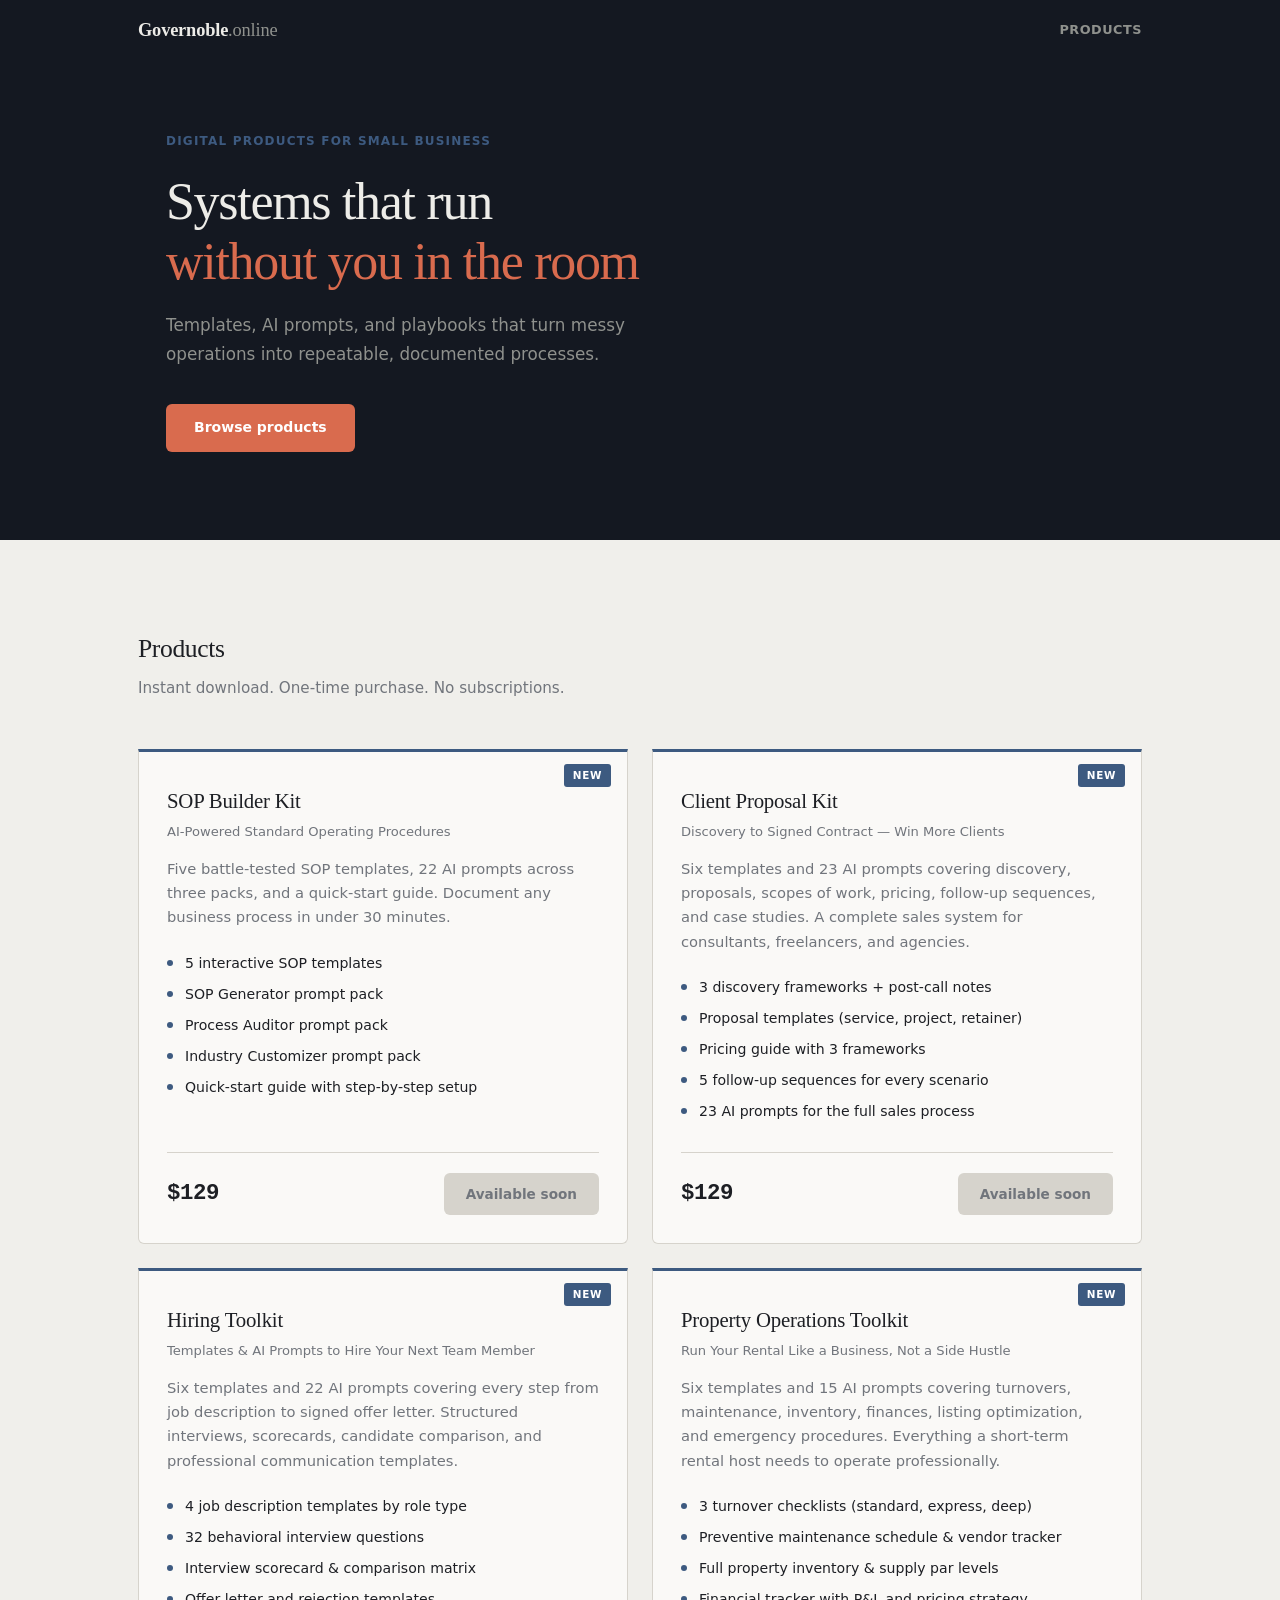
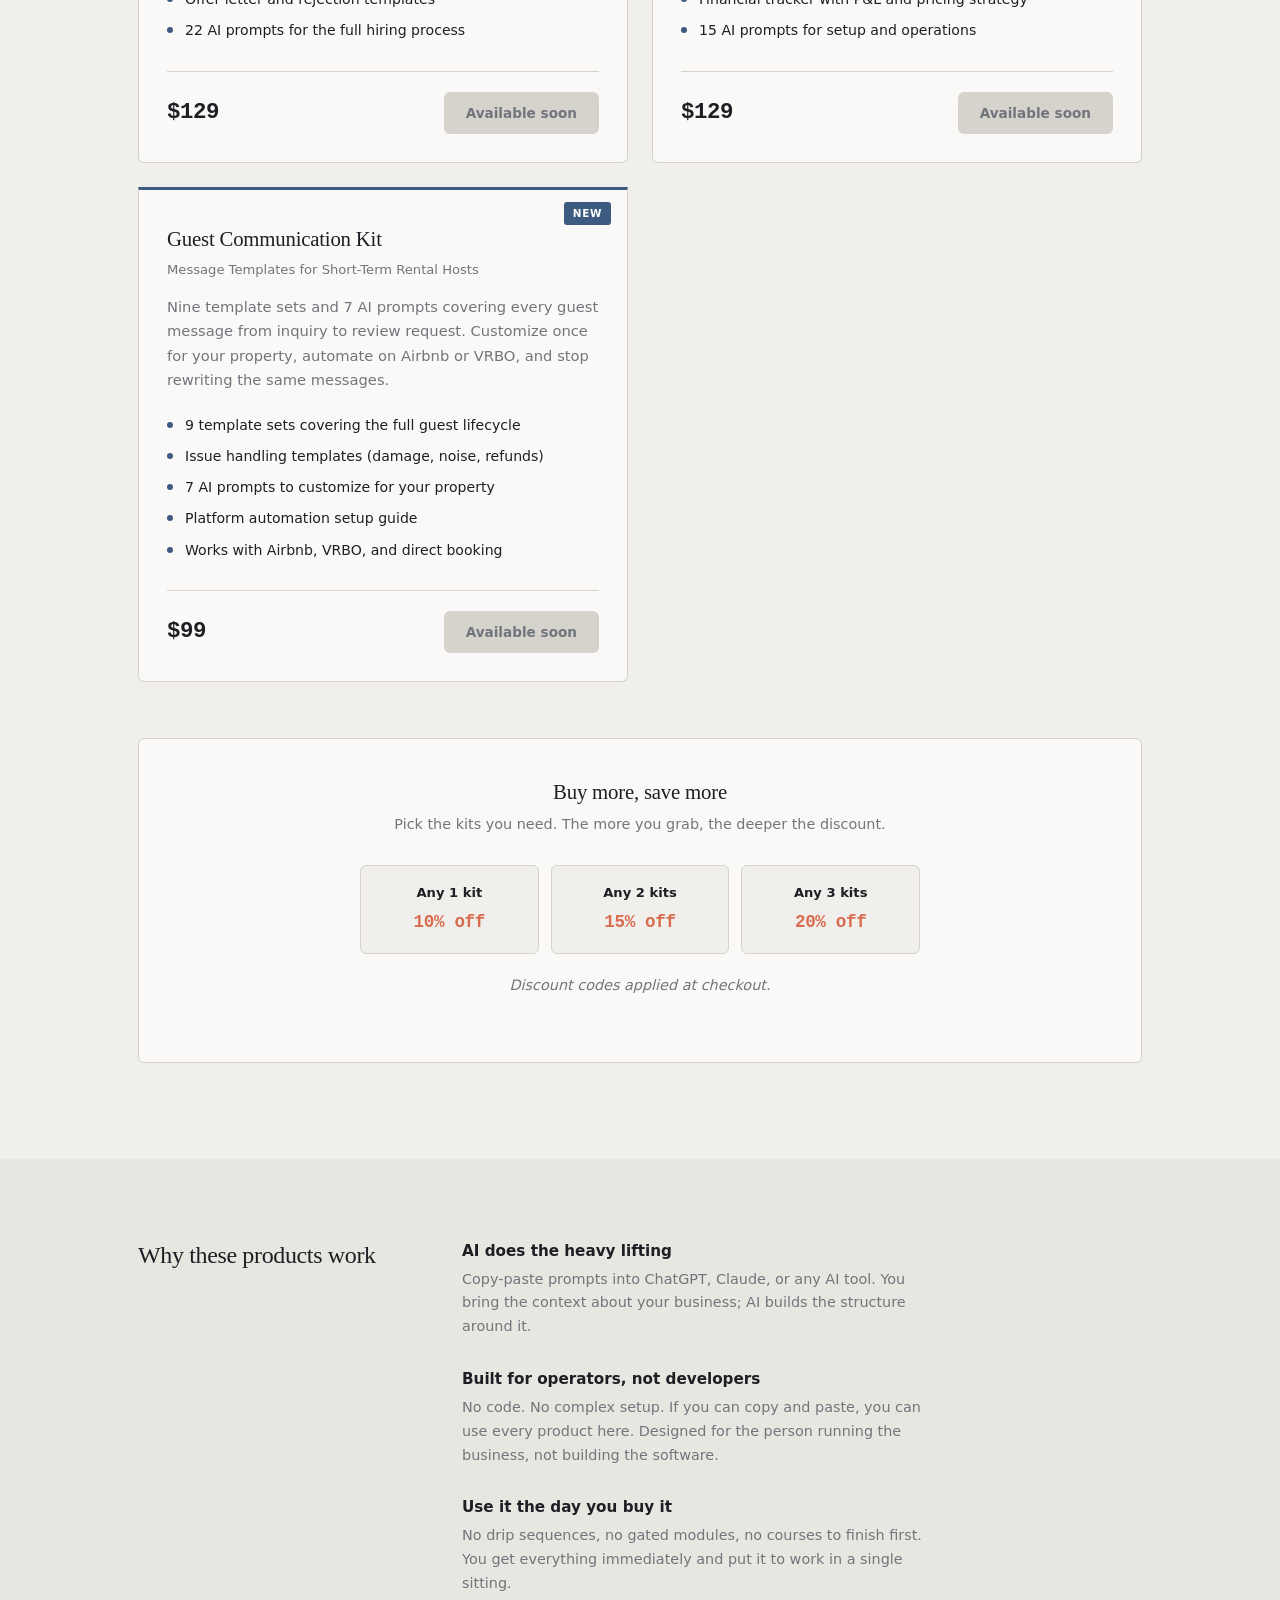
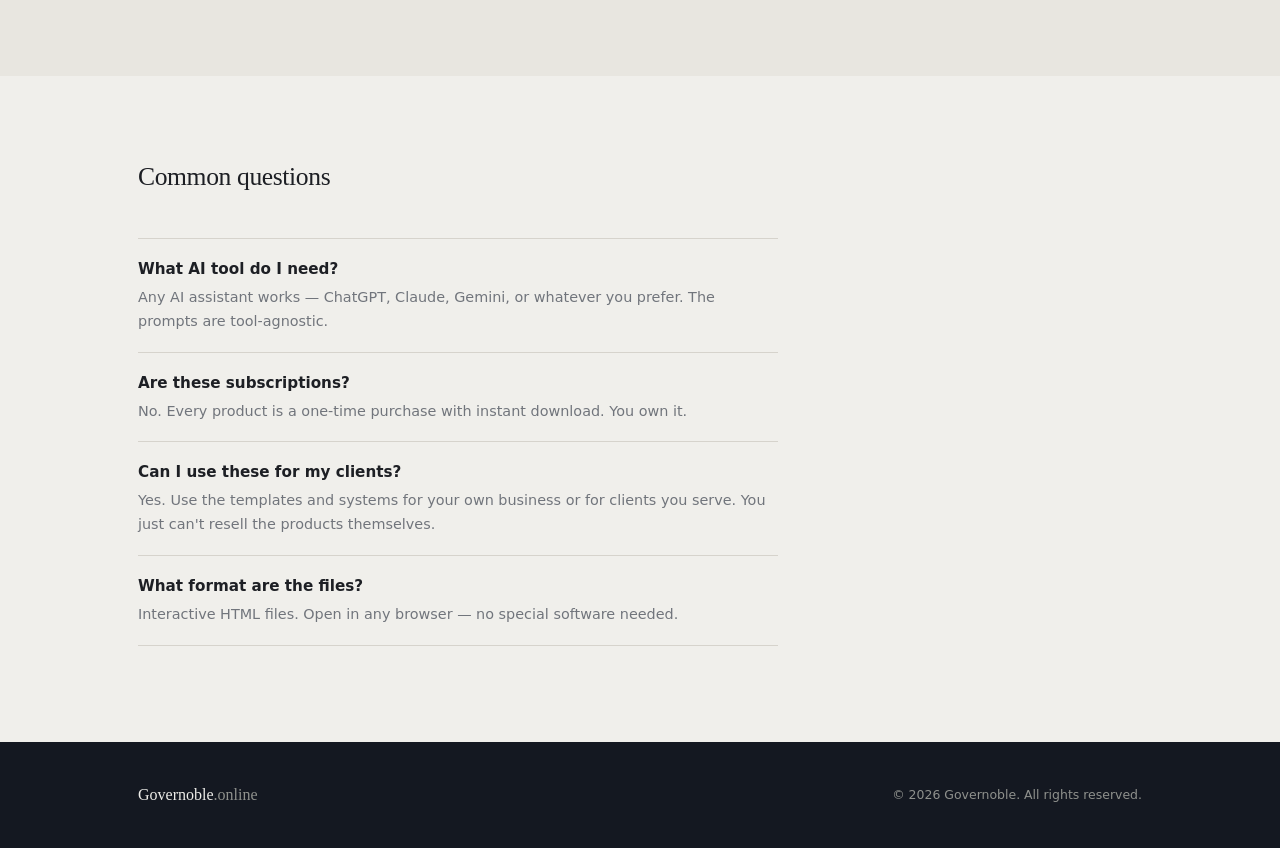
==== commit 343a2b98: "Reorder product cards: $129 kits first, rental kits together Order: SOP Builder, Client Proposal, Hi" ====
--- a/index.html
+++ b/index.html
@@ -54,6 +54,60 @@
 
         <div class="product-card">
           <span class="card-badge">New</span>
+          <h3>Client Proposal Kit</h3>
+          <p class="card-tagline">Discovery to Signed Contract — Win More Clients</p>
+          <p class="card-desc">Six templates and 23 AI prompts covering discovery, proposals, scopes of work, pricing, follow-up sequences, and case studies. A complete sales system for consultants, freelancers, and agencies.</p>
+          <ul class="card-features">
+            <li>3 discovery frameworks + post-call notes</li>
+            <li>Proposal templates (service, project, retainer)</li>
+            <li>Pricing guide with 3 frameworks</li>
+            <li>5 follow-up sequences for every scenario</li>
+            <li>23 AI prompts for the full sales process</li>
+          </ul>
+          <div class="card-foot">
+            <span class="card-price">$129</span>
+            <span class="card-cta-disabled">Available soon</span>
+          </div>
+        </div>
+
+        <div class="product-card">
+          <span class="card-badge">New</span>
+          <h3>Hiring Toolkit</h3>
+          <p class="card-tagline">Templates & AI Prompts to Hire Your Next Team Member</p>
+          <p class="card-desc">Six templates and 22 AI prompts covering every step from job description to signed offer letter. Structured interviews, scorecards, candidate comparison, and professional communication templates.</p>
+          <ul class="card-features">
+            <li>4 job description templates by role type</li>
+            <li>32 behavioral interview questions</li>
+            <li>Interview scorecard & comparison matrix</li>
+            <li>Offer letter and rejection templates</li>
+            <li>22 AI prompts for the full hiring process</li>
+          </ul>
+          <div class="card-foot">
+            <span class="card-price">$129</span>
+            <span class="card-cta-disabled">Available soon</span>
+          </div>
+        </div>
+
+        <div class="product-card">
+          <span class="card-badge">New</span>
+          <h3>Property Operations Toolkit</h3>
+          <p class="card-tagline">Run Your Rental Like a Business, Not a Side Hustle</p>
+          <p class="card-desc">Six templates and 15 AI prompts covering turnovers, maintenance, inventory, finances, listing optimization, and emergency procedures. Everything a short-term rental host needs to operate professionally.</p>
+          <ul class="card-features">
+            <li>3 turnover checklists (standard, express, deep)</li>
+            <li>Preventive maintenance schedule & vendor tracker</li>
+            <li>Full property inventory & supply par levels</li>
+            <li>Financial tracker with P&L and pricing strategy</li>
+            <li>15 AI prompts for setup and operations</li>
+          </ul>
+          <div class="card-foot">
+            <span class="card-price">$129</span>
+            <span class="card-cta-disabled">Available soon</span>
+          </div>
+        </div>
+
+        <div class="product-card">
+          <span class="card-badge">New</span>
           <h3>Guest Communication Kit</h3>
           <p class="card-tagline">Message Templates for Short-Term Rental Hosts</p>
           <p class="card-desc">Nine template sets and 7 AI prompts covering every guest message from inquiry to review request. Customize once for your property, automate on Airbnb or VRBO, and stop rewriting the same messages.</p>
@@ -70,61 +124,7 @@
           </div>
         </div>
 
-        <div class="product-card">
-          <span class="card-badge">New</span>
-          <h3>Hiring Toolkit</h3>
-          <p class="card-tagline">Templates & AI Prompts to Hire Your Next Team Member</p>
-          <p class="card-desc">Six templates and 22 AI prompts covering every step from job description to signed offer letter. Structured interviews, scorecards, candidate comparison, and professional communication templates.</p>
-          <ul class="card-features">
-            <li>4 job description templates by role type</li>
-            <li>32 behavioral interview questions</li>
-            <li>Interview scorecard & comparison matrix</li>
-            <li>Offer letter and rejection templates</li>
-            <li>22 AI prompts for the full hiring process</li>
-          </ul>
-          <div class="card-foot">
-            <span class="card-price">$129</span>
-            <span class="card-cta-disabled">Available soon</span>
-          </div>
-        </div>
-
-        <div class="product-card">
-          <span class="card-badge">New</span>
-          <h3>Client Proposal Kit</h3>
-          <p class="card-tagline">Discovery to Signed Contract — Win More Clients</p>
-          <p class="card-desc">Six templates and 23 AI prompts covering discovery, proposals, scopes of work, pricing, follow-up sequences, and case studies. A complete sales system for consultants, freelancers, and agencies.</p>
-          <ul class="card-features">
-            <li>3 discovery frameworks + post-call notes</li>
-            <li>Proposal templates (service, project, retainer)</li>
-            <li>Pricing guide with 3 frameworks</li>
-            <li>5 follow-up sequences for every scenario</li>
-            <li>23 AI prompts for the full sales process</li>
-          </ul>
-          <div class="card-foot">
-            <span class="card-price">$129</span>
-            <span class="card-cta-disabled">Available soon</span>
-          </div>
-        </div>
-
-      </div>
-
-        <div class="product-card">
-          <span class="card-badge">New</span>
-          <h3>Property Operations Toolkit</h3>
-          <p class="card-tagline">Run Your Rental Like a Business, Not a Side Hustle</p>
-          <p class="card-desc">Six templates and 15 AI prompts covering turnovers, maintenance, inventory, finances, listing optimization, and emergency procedures. Everything a short-term rental host needs to operate professionally.</p>
-          <ul class="card-features">
-            <li>3 turnover checklists (standard, express, deep)</li>
-            <li>Preventive maintenance schedule & vendor tracker</li>
-            <li>Full property inventory & supply par levels</li>
-            <li>Financial tracker with P&L and pricing strategy</li>
-            <li>15 AI prompts for setup and operations</li>
-          </ul>
-          <div class="card-foot">
-            <span class="card-price">$129</span>
-            <span class="card-cta-disabled">Available soon</span>
-          </div>
-        </div>
+      </div>
 
       <div class="multi-buy">
         <h3>Buy more, save more</h3>
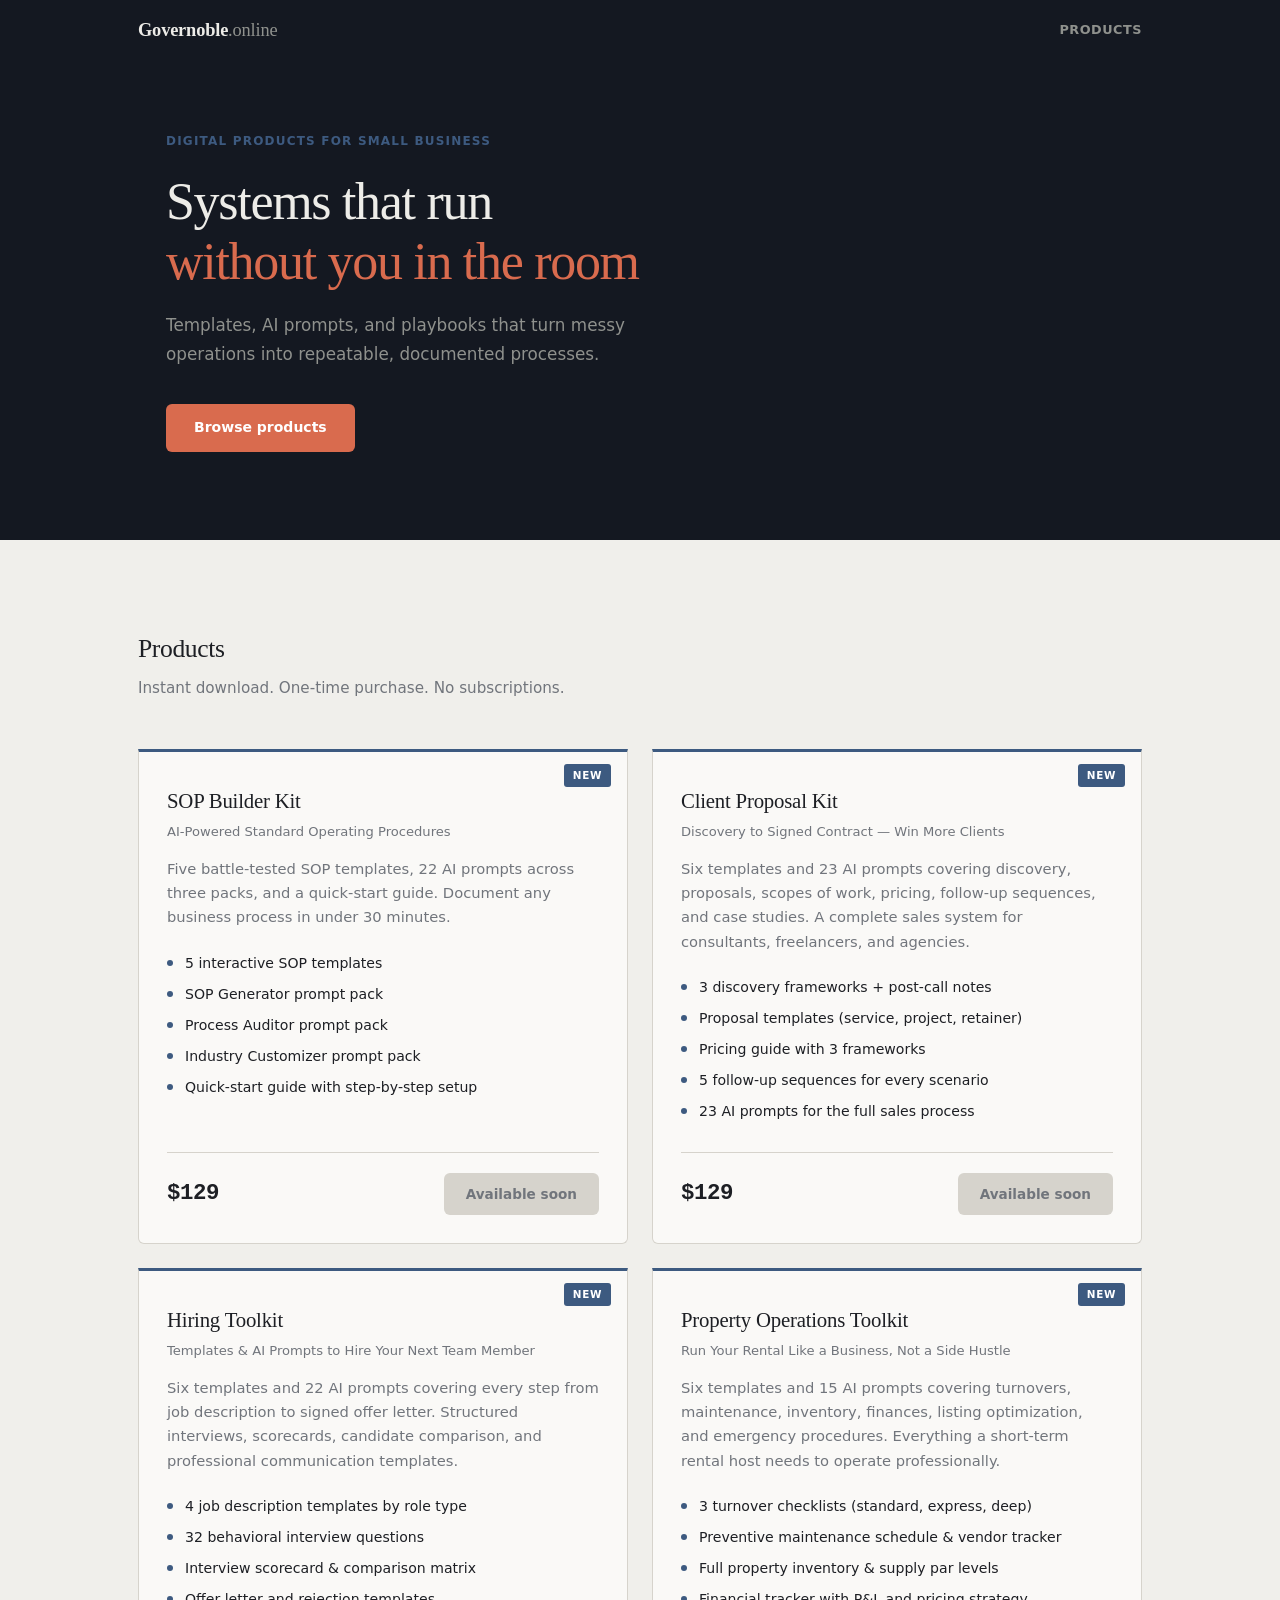
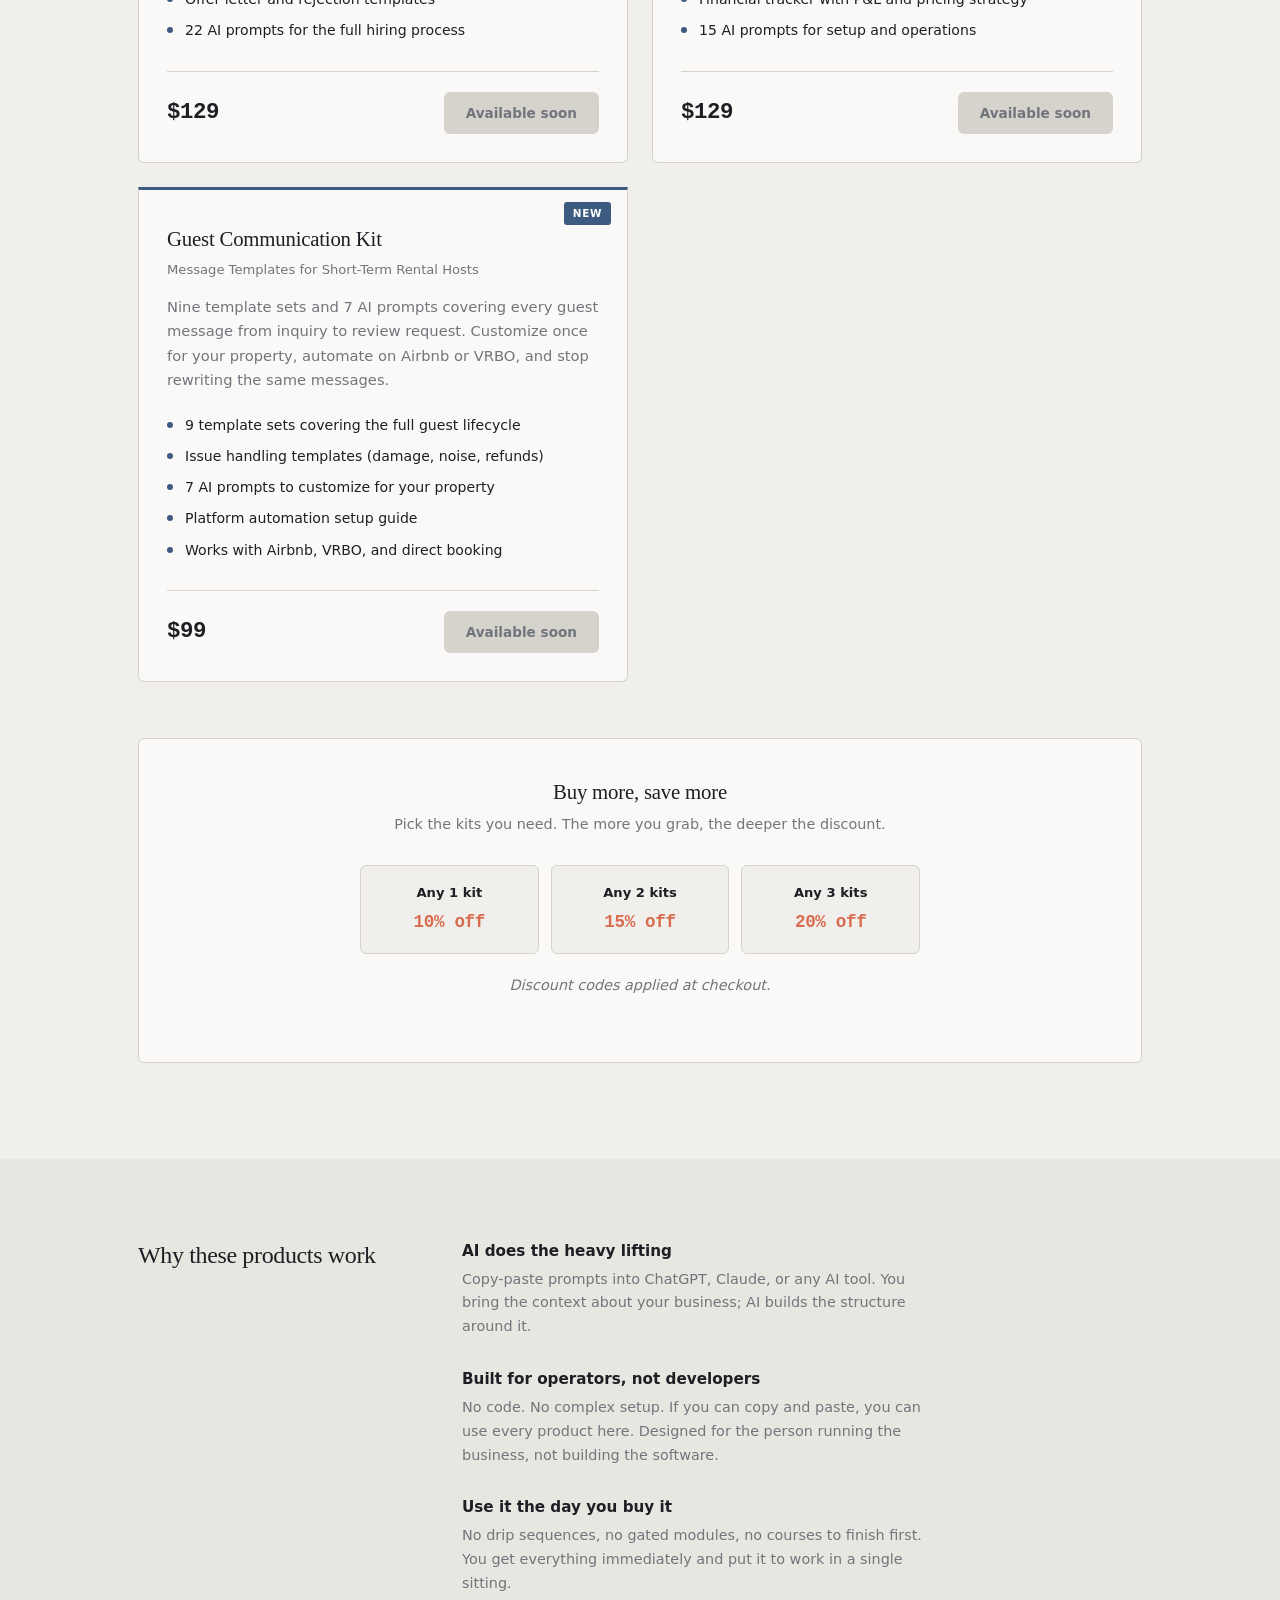
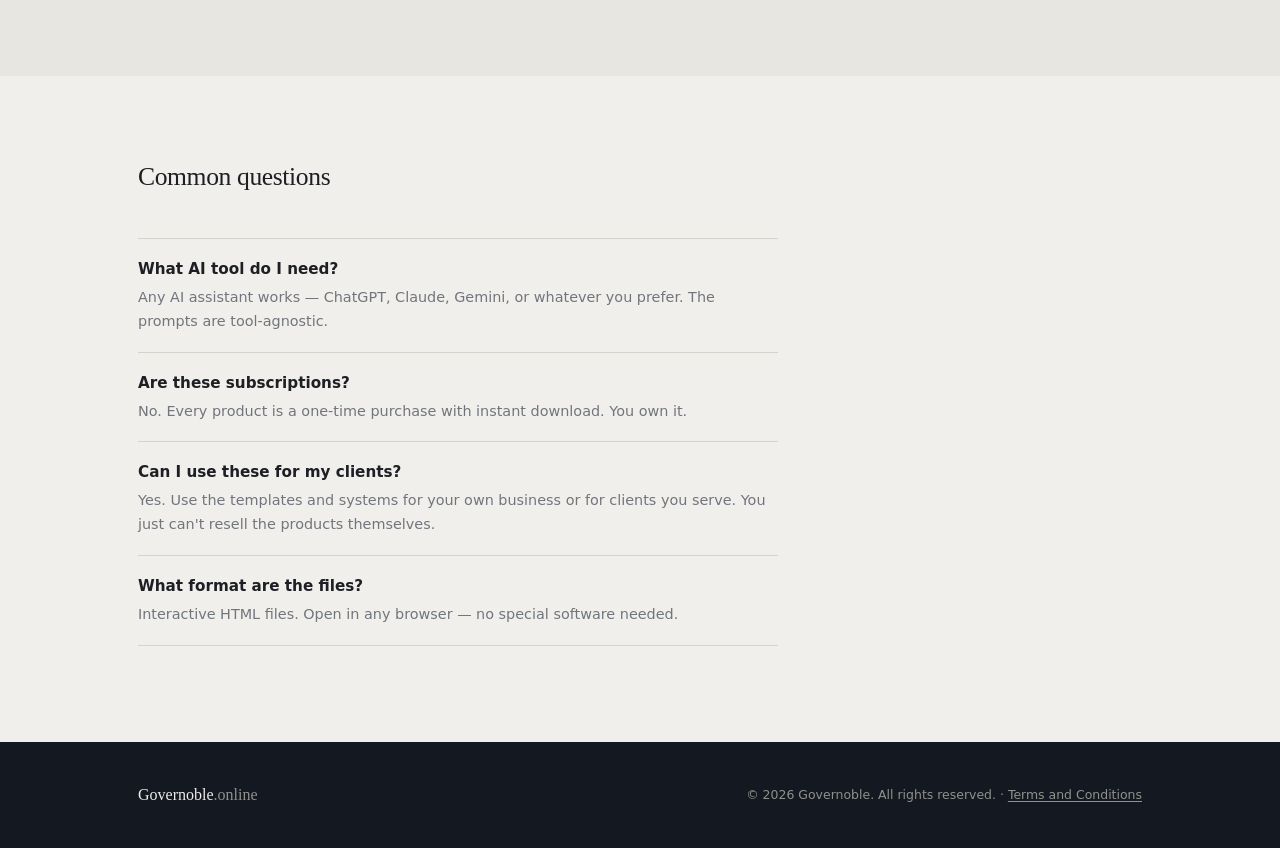
==== commit 40f83a79: "Add terms and conditions page with footer link General T&C covering digital products and future serv" ====
--- a/index.html
+++ b/index.html
@@ -203,7 +203,7 @@
     <div class="wrap">
       <div class="footer-inner">
         <span class="footer-brand">Governoble<span class="tld">.online</span></span>
-        <span class="footer-copy">&copy; 2026 Governoble. All rights reserved.</span>
+        <span class="footer-copy">&copy; 2026 Governoble. All rights reserved. &middot; <a href="terms.html" style="color:inherit;text-decoration:underline;text-underline-offset:2px;">Terms and Conditions</a></span>
       </div>
     </div>
   </footer>
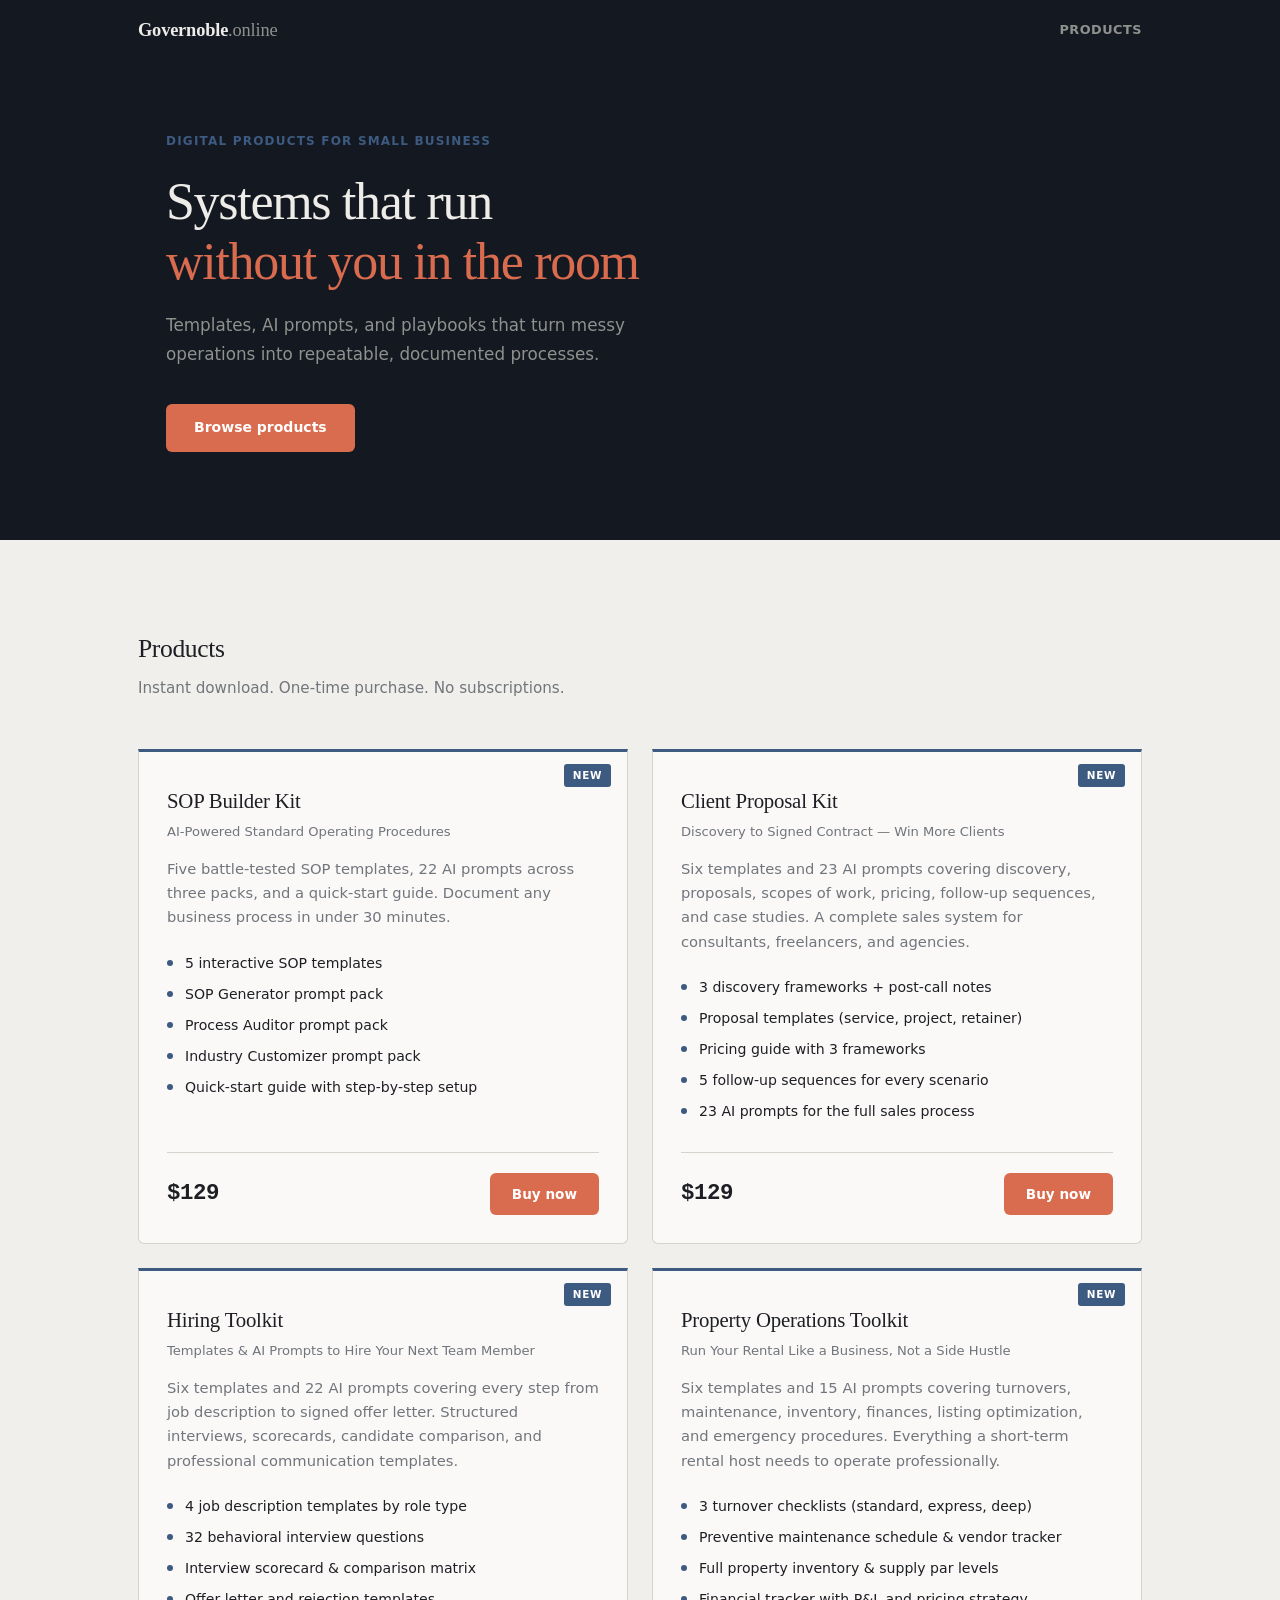
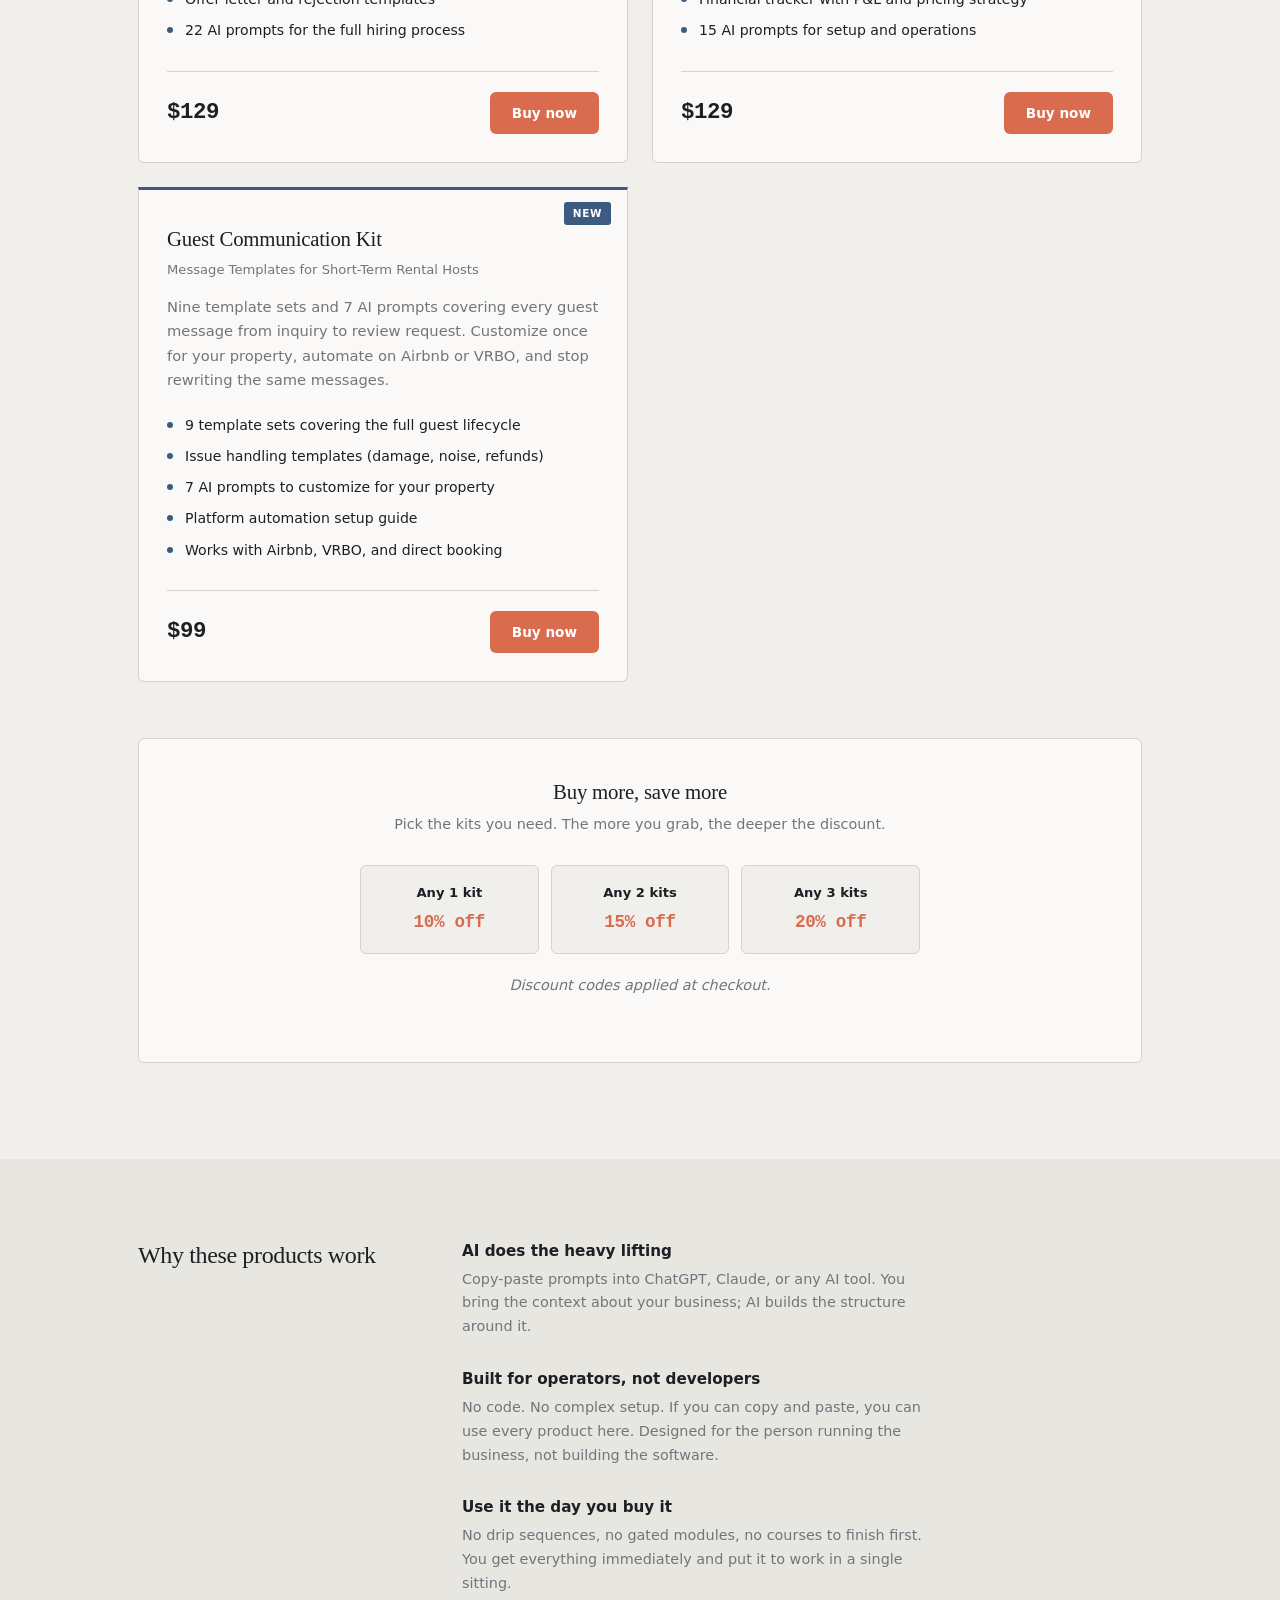
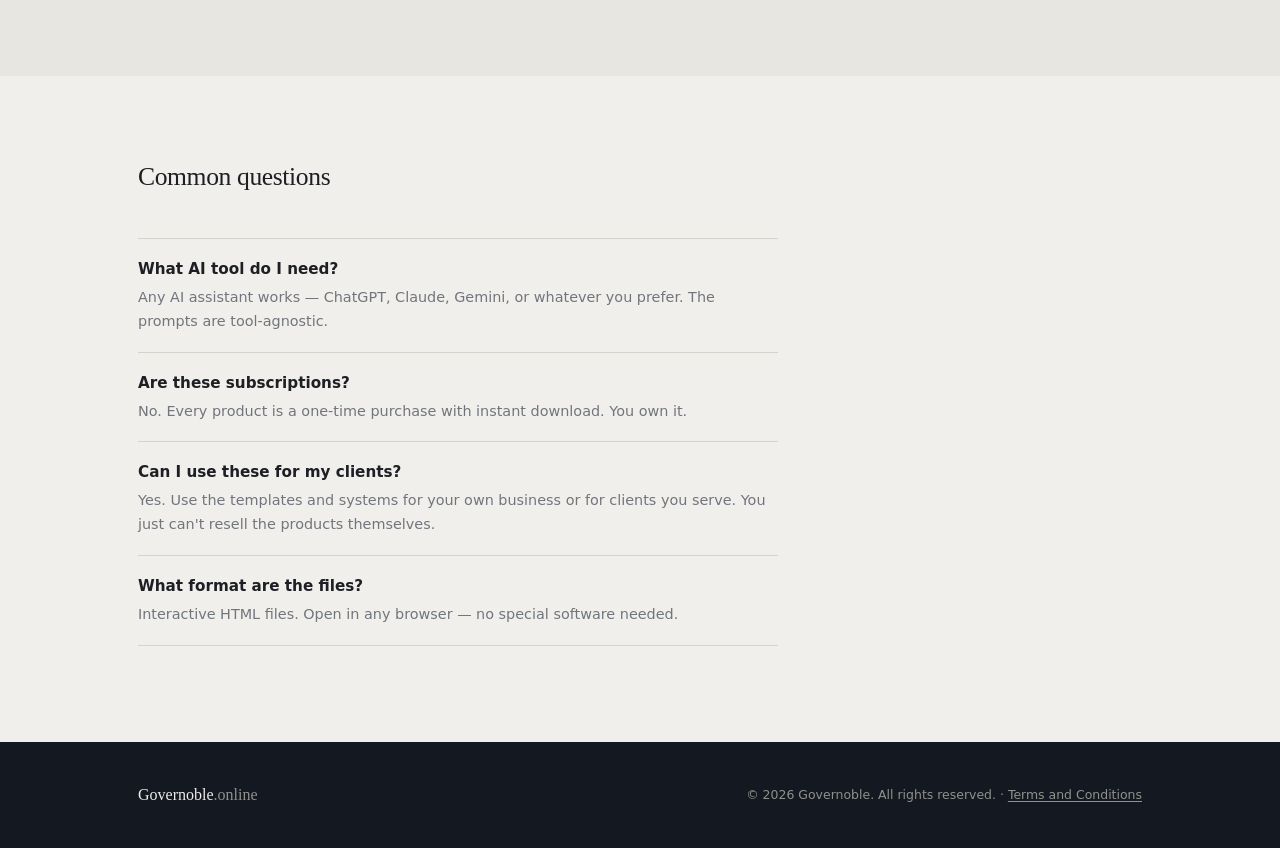
==== commit 3336f603: "Wire up live Stripe Payment Links on all product cards Replace "Available soon" buttons with live "B" ====
--- a/index.html
+++ b/index.html
@@ -48,7 +48,7 @@
           </ul>
           <div class="card-foot">
             <span class="card-price">$129</span>
-            <span class="card-cta-disabled">Available soon</span>
+            <a href="https://buy.stripe.com/bJe9ALgYm0obe8Q3S204800" class="card-cta">Buy now</a>
           </div>
         </div>
 
@@ -66,7 +66,7 @@
           </ul>
           <div class="card-foot">
             <span class="card-price">$129</span>
-            <span class="card-cta-disabled">Available soon</span>
+            <a href="https://buy.stripe.com/5kQ00b0Zob2P6GoewG04801" class="card-cta">Buy now</a>
           </div>
         </div>
 
@@ -84,7 +84,7 @@
           </ul>
           <div class="card-foot">
             <span class="card-price">$129</span>
-            <span class="card-cta-disabled">Available soon</span>
+            <a href="https://buy.stripe.com/00wdR14bA9YLc0I4W604802" class="card-cta">Buy now</a>
           </div>
         </div>
 
@@ -102,7 +102,7 @@
           </ul>
           <div class="card-foot">
             <span class="card-price">$129</span>
-            <span class="card-cta-disabled">Available soon</span>
+            <a href="https://buy.stripe.com/6oU4grgYm7QD1m41JU04803" class="card-cta">Buy now</a>
           </div>
         </div>
 
@@ -120,7 +120,7 @@
           </ul>
           <div class="card-foot">
             <span class="card-price">$99</span>
-            <span class="card-cta-disabled">Available soon</span>
+            <a href="https://buy.stripe.com/bJeaEPazY1sf6Gobku04804" class="card-cta">Buy now</a>
           </div>
         </div>
 
